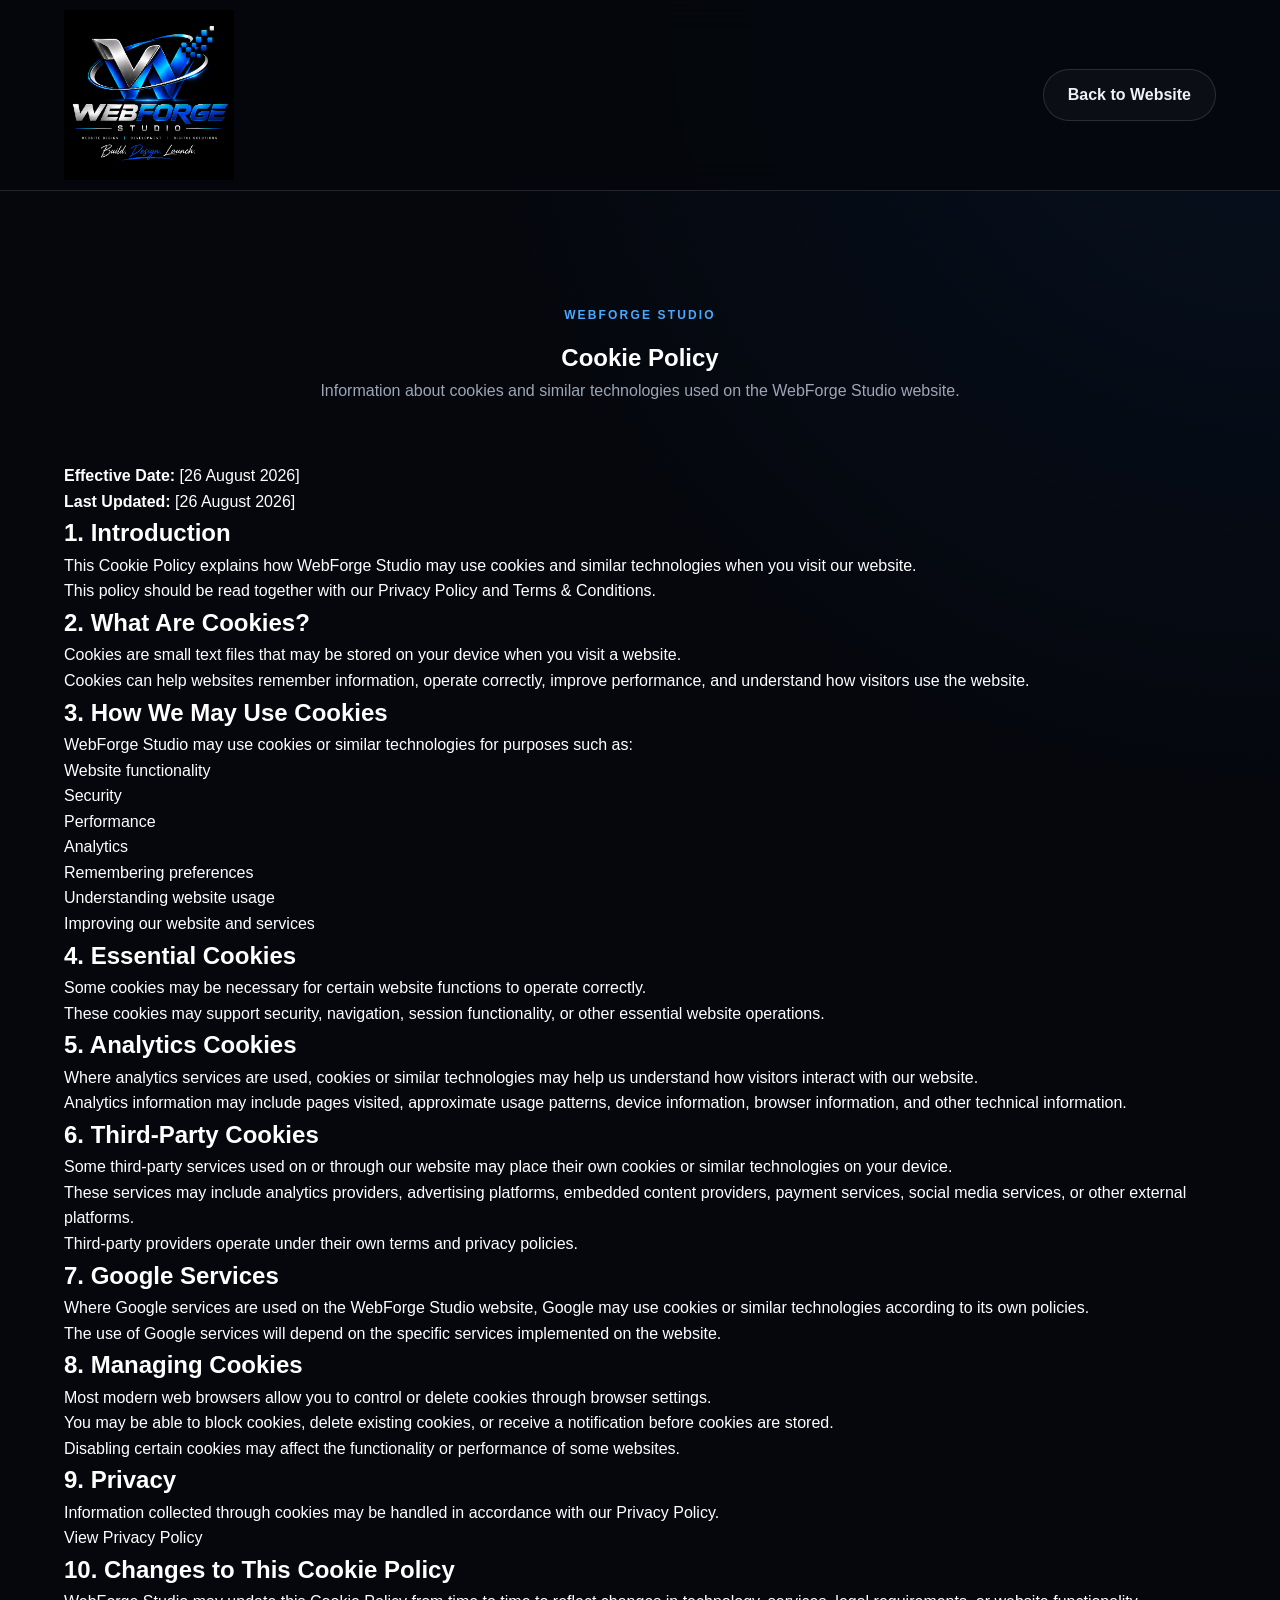
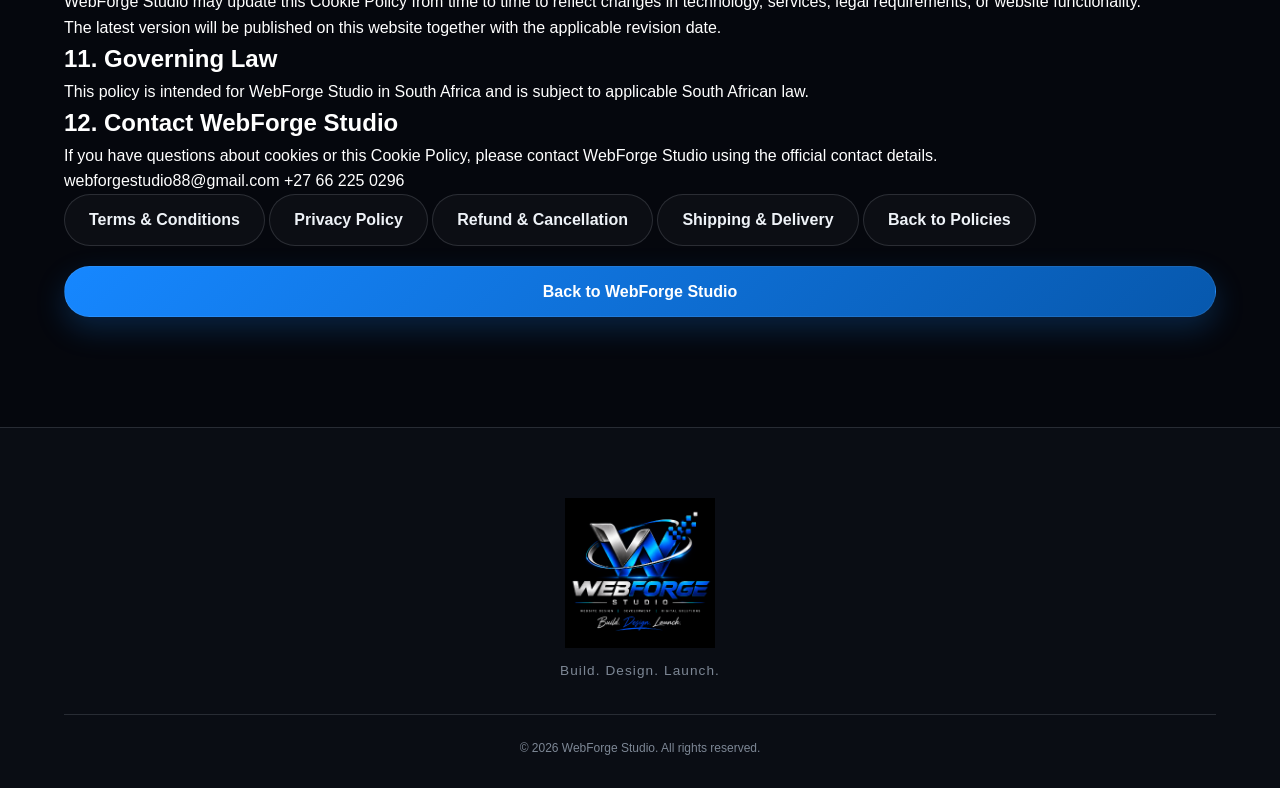
==== policies/cookie-policy.html @ 811313d2 "Add files via upload" ====
<!DOCTYPE html>
<html lang="en">
<head>
    <meta charset="UTF-8">
    <meta name="viewport" content="width=device-width, initial-scale=1.0">

    <meta name="description" content="WebForge Studio Cookie Policy.">

    <title>Cookie Policy | WebForge Studio</title>

    <link rel="stylesheet" href="../style.css">
</head>

<body>

    <header class="navbar">

        <a href="../index.html" class="logo-link" aria-label="WebForge Studio Home">
            <img
                src="../images/blue.png"
                alt="WebForge Studio"
                class="nav-logo"
            >
        </a>

        <a href="../index.html" class="secondary-btn">
            Back to Website
        </a>

    </header>


    <main>

        <section class="section">

            <div class="section-heading">

                <span class="section-tag">
                    WEBFORGE STUDIO
                </span>

                <h1>
                    Cookie Policy
                </h1>

                <p>
                    Information about cookies and similar technologies
                    used on the WebForge Studio website.
                </p>

            </div>


            <article class="policy-document">

                <p class="policy-meta">
                    <strong>Effective Date:</strong> [26 August 2026]<br>
                    <strong>Last Updated:</strong> [26 August 2026]
                </p>


                <h2>1. Introduction</h2>

                <p>
                    This Cookie Policy explains how WebForge Studio may
                    use cookies and similar technologies when you visit
                    our website.
                </p>

                <p>
                    This policy should be read together with our Privacy
                    Policy and Terms &amp; Conditions.
                </p>


                <h2>2. What Are Cookies?</h2>

                <p>
                    Cookies are small text files that may be stored on
                    your device when you visit a website.
                </p>

                <p>
                    Cookies can help websites remember information,
                    operate correctly, improve performance, and understand
                    how visitors use the website.
                </p>


                <h2>3. How We May Use Cookies</h2>

                <p>
                    WebForge Studio may use cookies or similar technologies
                    for purposes such as:
                </p>

                <ul>
                    <li>Website functionality</li>
                    <li>Security</li>
                    <li>Performance</li>
                    <li>Analytics</li>
                    <li>Remembering preferences</li>
                    <li>Understanding website usage</li>
                    <li>Improving our website and services</li>
                </ul>


                <h2>4. Essential Cookies</h2>

                <p>
                    Some cookies may be necessary for certain website
                    functions to operate correctly.
                </p>

                <p>
                    These cookies may support security, navigation,
                    session functionality, or other essential website
                    operations.
                </p>


                <h2>5. Analytics Cookies</h2>

                <p>
                    Where analytics services are used, cookies or similar
                    technologies may help us understand how visitors
                    interact with our website.
                </p>

                <p>
                    Analytics information may include pages visited,
                    approximate usage patterns, device information,
                    browser information, and other technical information.
                </p>


                <h2>6. Third-Party Cookies</h2>

                <p>
                    Some third-party services used on or through our
                    website may place their own cookies or similar
                    technologies on your device.
                </p>

                <p>
                    These services may include analytics providers,
                    advertising platforms, embedded content providers,
                    payment services, social media services, or other
                    external platforms.
                </p>

                <p>
                    Third-party providers operate under their own terms
                    and privacy policies.
                </p>


                <h2>7. Google Services</h2>

                <p>
                    Where Google services are used on the WebForge Studio
                    website, Google may use cookies or similar technologies
                    according to its own policies.
                </p>

                <p>
                    The use of Google services will depend on the specific
                    services implemented on the website.
                </p>


                <h2>8. Managing Cookies</h2>

                <p>
                    Most modern web browsers allow you to control or
                    delete cookies through browser settings.
                </p>

                <p>
                    You may be able to block cookies, delete existing
                    cookies, or receive a notification before cookies
                    are stored.
                </p>

                <p>
                    Disabling certain cookies may affect the functionality
                    or performance of some websites.
                </p>


                <h2>9. Privacy</h2>

                <p>
                    Information collected through cookies may be handled
                    in accordance with our Privacy Policy.
                </p>

                <p>
                    <a href="privacy-policy.html">
                        View Privacy Policy
                    </a>
                </p>


                <h2>10. Changes to This Cookie Policy</h2>

                <p>
                    WebForge Studio may update this Cookie Policy from
                    time to time to reflect changes in technology,
                    services, legal requirements, or website functionality.
                </p>

                <p>
                    The latest version will be published on this website
                    together with the applicable revision date.
                </p>


                <h2>11. Governing Law</h2>

                <p>
                    This policy is intended for WebForge Studio in South
                    Africa and is subject to applicable South African law.
                </p>


                <h2>12. Contact WebForge Studio</h2>

                <p>
                    If you have questions about cookies or this Cookie
                    Policy, please contact WebForge Studio using the
                    official contact details.
                </p>

                <div class="policy-contact">

                    <a href="mailto:webforgestudio88@gmail.com">
                        webforgestudio88@gmail.com
                    </a>

                    <a href="tel:+27662250296">
                        +27 66 225 0296
                    </a>

                </div>


                <div class="policy-navigation">

                    <a
                        href="terms-and-conditions.html"
                        class="secondary-btn"
                    >
                        Terms &amp; Conditions
                    </a>

                    <a
                        href="privacy-policy.html"
                        class="secondary-btn"
                    >
                        Privacy Policy
                    </a>

                    <a
                        href="refund-cancellation-policy.html"
                        class="secondary-btn"
                    >
                        Refund &amp; Cancellation
                    </a>

                    <a
                        href="shipping-delivery-policy.html"
                        class="secondary-btn"
                    >
                        Shipping &amp; Delivery
                    </a>

                    <a
                        href="../index.html#policies"
                        class="secondary-btn"
                    >
                        Back to Policies
                    </a>

                    <a
                        href="../index.html"
                        class="primary-btn"
                    >
                        Back to WebForge Studio
                    </a>

                </div>

            </article>

        </section>

    </main>


    <footer class="site-footer">

        <div class="footer-brand">

            <img
                src="../images/blue.png"
                alt="WebForge Studio"
            >

            <p>
                Build. Design. Launch.
            </p>

        </div>

        <p class="copyright">
            &copy; 2026 WebForge Studio. All rights reserved.
        </p>

    </footer>


    <script src="../script.js"></script>

</body>
</html>
---- style.css ----
/* =========================================================
   WEBFORGE STUDIO
   STYLE.CSS
   PART 1 OF 9

   Corresponds directly with index.html
========================================================= */


/* =========================================================
   ROOT VARIABLES
========================================================= */

:root {

    --black: #05070d;
    --black-soft: #0a0d14;
    --black-card: #0e121b;

    --blue: #1687ff;
    --blue-dark: #0758ad;
    --blue-light: #49a9ff;

    --silver: #c7ced8;
    --silver-light: #eef2f7;
    --silver-dark: #7d8795;

    --white: #ffffff;
    --muted: #9ca6b5;

    --border: rgba(199, 206, 216, 0.16);
    --border-blue: rgba(22, 135, 255, 0.35);

    --shadow:
        0 20px 60px rgba(0, 0, 0, 0.35);

    --shadow-blue:
        0 20px 60px rgba(22, 135, 255, 0.15);

    --radius-small: 10px;
    --radius: 18px;
    --radius-large: 28px;

    --container: 1200px;

    --transition:
        0.3s ease;

}


/* =========================================================
   RESET
========================================================= */

* {
    margin: 0;
    padding: 0;
    box-sizing: border-box;
}


html {
    scroll-behavior: smooth;
}


body {

    min-height: 100vh;

    background:
        radial-gradient(
            circle at top right,
            rgba(22, 135, 255, 0.08),
            transparent 30%
        ),
        var(--black);

    color: var(--white);

    font-family:
        "Inter",
        Arial,
        sans-serif;

    line-height: 1.6;

    overflow-x: hidden;

}


img {

    display: block;

    max-width: 100%;

}


a {

    color: inherit;

    text-decoration: none;

}


button,
input,
textarea,
select {

    font: inherit;

}


button {

    cursor: pointer;

}


ul {

    list-style: none;

}


/* =========================================================
   GENERAL SECTION STRUCTURE
========================================================= */

.section {

    width: 100%;

    max-width: var(--container);

    margin: 0 auto;

    padding:
        110px 24px;

}


.section-heading {

    max-width: 760px;

    margin:
        0 auto 60px;

    text-align: center;

}


.section-tag {

    display: inline-block;

    margin-bottom: 14px;

    color: var(--blue-light);

    font-size: 0.75rem;

    font-weight: 800;

    letter-spacing: 0.18em;

    text-transform: uppercase;

}


.section-heading h2 {

    margin-bottom: 18px;

    font-family:
        "Montserrat",
        "Inter",
        sans-serif;

    font-size:
        clamp(2rem, 5vw, 3.4rem);

    font-weight: 800;

    line-height: 1.1;

}


.section-heading p {

    color: var(--muted);

    font-size: 1rem;

}


/* =========================================================
   BUTTONS
========================================================= */

.primary-btn,
.secondary-btn,
.package-btn {

    display: inline-flex;

    align-items: center;

    justify-content: center;

    min-height: 48px;

    padding:
        12px 24px;

    border-radius: 999px;

    font-weight: 700;

    transition:
        transform var(--transition),
        box-shadow var(--transition),
        background var(--transition),
        border-color var(--transition);

}


.primary-btn {

    background:
        linear-gradient(
            135deg,
            var(--blue),
            var(--blue-dark)
        );

    color: var(--white);

    border: 1px solid
        rgba(255, 255, 255, 0.08);

    box-shadow:
        0 12px 30px
        rgba(22, 135, 255, 0.22);

}


.primary-btn:hover {

    transform:
        translateY(-3px);

    box-shadow:
        0 18px 40px
        rgba(22, 135, 255, 0.32);

}


.secondary-btn {

    background:
        rgba(255, 255, 255, 0.03);

    color: var(--silver-light);

    border:
        1px solid var(--border);

}


.secondary-btn:hover {

    transform:
        translateY(-3px);

    border-color:
        var(--border-blue);

    background:
        rgba(22, 135, 255, 0.08);

}


.package-btn {

    width: 100%;

    margin-top: 24px;

    background:
        rgba(22, 135, 255, 0.1);

    color: var(--blue-light);

    border:
        1px solid var(--border-blue);

}


.package-btn:hover {

    transform:
        translateY(-3px);

    background:
        var(--blue);

    color: var(--white);

}


/* =========================================================
   NAVIGATION
========================================================= */

.navbar {

    position: sticky;

    top: 0;

    z-index: 1000;

    display: flex;

    align-items: center;

    justify-content: space-between;

    width: 100%;

    min-height: 76px;

    padding:
        10px 5%;

    background:
        rgba(5, 7, 13, 0.9);

    border-bottom:
        1px solid var(--border);

    backdrop-filter:
        blur(18px);

    -webkit-backdrop-filter:
        blur(18px);

}


.logo-link {

    display: flex;

    align-items: center;

}


.nav-logo {

    width: 170px;

    height: auto;

    object-fit: contain;

}


#mainNav {

    display: flex;

    align-items: center;

    gap: 28px;

}


#mainNav a {

    position: relative;

    color: var(--silver);

    font-size: 0.9rem;

    font-weight: 600;

    transition:
        color var(--transition);

}


#mainNav a::after {

    content: "";

    position: absolute;

    left: 0;

    bottom: -7px;

    width: 0;

    height: 2px;

    background:
        var(--blue);

    transition:
        width var(--transition);

}


#mainNav a:hover {

    color:
        var(--white);

}


#mainNav a:hover::after {

    width: 100%;

}


.menu-toggle {

    display: none;

    width: 44px;

    height: 44px;

    border:
        1px solid var(--border);

    border-radius:
        var(--radius-small);

    background:
        rgba(255, 255, 255, 0.04);

    color:
        var(--white);

    font-size: 1.3rem;

}


/* =========================================================
   HERO
========================================================= */

.hero-section {

    position: relative;

    display: flex;

    align-items: center;

    min-height:
        calc(100vh - 76px);

    padding:
        110px 24px;

    overflow: hidden;

}


.hero-section::before {

    content: "";

    position: absolute;

    width: 500px;

    height: 500px;

    top: -180px;

    right: -160px;

    border-radius: 50%;

    background:
        rgba(22, 135, 255, 0.12);

    filter:
        blur(80px);

    pointer-events: none;

}


.hero-content {

    position: relative;

    z-index: 1;

    width: 100%;

    max-width: var(--container);

    margin: 0 auto;

    padding: 0 24px;

}


.hero-tag {

    display: inline-block;

    margin-bottom: 22px;

    color:
        var(--blue-light);

    font-size: 0.8rem;

    font-weight: 800;

    letter-spacing: 0.2em;

}


.hero-content h1 {

    max-width: 850px;

    margin-bottom: 24px;

    font-family:
        "Montserrat",
        "Inter",
        sans-serif;

    font-size:
        clamp(3rem, 8vw, 6.5rem);

    font-weight: 900;

    line-height: 0.98;

    letter-spacing: -0.04em;

}


.hero-content p {

    max-width: 680px;

    margin-bottom: 34px;

    color:
        var(--muted);

    font-size:
        clamp(1rem, 2vw, 1.15rem);

}


.hero-buttons {

    display: flex;

    flex-wrap: wrap;

    gap: 14px;

}
/* =========================================================
   ABOUT SECTION
========================================================= */

.about-section {

    position: relative;

}


.about-grid {

    display: grid;

    grid-template-columns:
        minmax(0, 1fr)
        minmax(0, 1fr);

    gap: 70px;

    align-items: start;

}


.about-content {

    color:
        var(--muted);

    font-size: 1.05rem;

}


.about-content p + p {

    margin-top: 22px;

}


.about-features {

    display: grid;

    gap: 18px;

}


.about-feature {

    display: grid;

    grid-template-columns:
        52px
        minmax(0, 1fr);

    gap: 18px;

    padding: 22px;

    background:
        linear-gradient(
            145deg,
            rgba(255,255,255,0.045),
            rgba(255,255,255,0.015)
        );

    border:
        1px solid var(--border);

    border-radius:
        var(--radius);

    transition:
        transform var(--transition),
        border-color var(--transition),
        background var(--transition);

}


.about-feature:hover {

    transform:
        translateY(-4px);

    border-color:
        var(--border-blue);

    background:
        rgba(22, 135, 255, 0.06);

}


.about-feature > span {

    display: flex;

    align-items: center;

    justify-content: center;

    width: 42px;

    height: 42px;

    border:
        1px solid var(--border-blue);

    border-radius:
        50%;

    color:
        var(--blue-light);

    font-size: 0.75rem;

    font-weight: 800;

}


.about-feature h3 {

    margin-bottom: 6px;

    color:
        var(--white);

    font-size: 1rem;

}


.about-feature p {

    color:
        var(--muted);

    font-size: 0.9rem;

}


/* =========================================================
   SERVICES SECTION
========================================================= */

.services-section {

    position: relative;

}


.services-grid {

    display: grid;

    grid-template-columns:
        repeat(4, minmax(0, 1fr));

    gap: 20px;

}


.service-card {

    position: relative;

    display: flex;

    flex-direction: column;

    min-height: 330px;

    padding: 28px;

    background:
        linear-gradient(
            145deg,
            rgba(255,255,255,0.05),
            rgba(255,255,255,0.015)
        );

    border:
        1px solid var(--border);

    border-radius:
        var(--radius);

    box-shadow:
        var(--shadow);

    overflow: hidden;

    transition:
        transform var(--transition),
        border-color var(--transition),
        box-shadow var(--transition);

}


.service-card::before {

    content: "";

    position: absolute;

    top: 0;

    left: 0;

    width: 100%;

    height: 2px;

    background:
        linear-gradient(
            90deg,
            transparent,
            var(--blue),
            transparent
        );

    opacity: 0;

    transition:
        opacity var(--transition);

}


.service-card:hover {

    transform:
        translateY(-7px);

    border-color:
        var(--border-blue);

    box-shadow:
        var(--shadow-blue);

}


.service-card:hover::before {

    opacity: 1;

}


.service-number {

    position: absolute;

    top: 18px;

    right: 20px;

    color:
        rgba(199, 206, 216, 0.35);

    font-size: 0.72rem;

    font-weight: 800;

    letter-spacing: 0.08em;

}


.service-icon {

    display: flex;

    align-items: center;

    justify-content: center;

    width: 52px;

    height: 52px;

    margin-bottom: 24px;

    background:
        rgba(22, 135, 255, 0.1);

    border:
        1px solid var(--border-blue);

    border-radius:
        14px;

    color:
        var(--blue-light);

    font-size: 1.25rem;

}


.service-card h3 {

    margin-bottom: 12px;

    color:
        var(--white);

    font-family:
        "Montserrat",
        "Inter",
        sans-serif;

    font-size: 1.15rem;

    font-weight: 800;

}


.service-card p {

    margin-bottom: 22px;

    color:
        var(--muted);

    font-size: 0.9rem;

}


.service-price {

    display: block;

    margin-top: auto;

    color:
        var(--blue-light);

    font-size: 1rem;

    font-weight: 800;

}


/* =========================================================
   GENERAL CARD FOCUS
========================================================= */

.service-card:focus-within,
.about-feature:focus-within {

    border-color:
        var(--border-blue);

}
/* =========================================================
   PACKAGES SECTION
========================================================= */

.packages-section {

    position: relative;

}


.packages-grid {

    display: grid;

    grid-template-columns:
        repeat(2, minmax(0, 1fr));

    gap: 24px;

    align-items: stretch;

}


.package-card {

    position: relative;

    display: flex;

    flex-direction: column;

    padding: 34px;

    background:
        linear-gradient(
            145deg,
            rgba(255, 255, 255, 0.055),
            rgba(255, 255, 255, 0.018)
        );

    border:
        1px solid var(--border);

    border-radius:
        var(--radius-large);

    box-shadow:
        var(--shadow);

    overflow: hidden;

    transition:
        transform var(--transition),
        border-color var(--transition),
        box-shadow var(--transition);

}


.package-card::before {

    content: "";

    position: absolute;

    inset: 0;

    background:
        radial-gradient(
            circle at top right,
            rgba(22, 135, 255, 0.12),
            transparent 42%
        );

    opacity: 0;

    pointer-events: none;

    transition:
        opacity var(--transition);

}


.package-card:hover {

    transform:
        translateY(-7px);

    border-color:
        var(--border-blue);

    box-shadow:
        var(--shadow-blue);

}


.package-card:hover::before {

    opacity: 1;

}


.package-card > * {

    position: relative;

    z-index: 1;

}


.package-label {

    display: inline-flex;

    align-items: center;

    align-self: flex-start;

    min-height: 30px;

    margin-bottom: 18px;

    padding:
        6px 12px;

    border:
        1px solid var(--border-blue);

    border-radius:
        999px;

    color:
        var(--blue-light);

    background:
        rgba(22, 135, 255, 0.08);

    font-size: 0.68rem;

    font-weight: 800;

    letter-spacing: 0.12em;

}


.package-card h3 {

    margin-bottom: 12px;

    color:
        var(--white);

    font-family:
        "Montserrat",
        "Inter",
        sans-serif;

    font-size: 1.45rem;

    font-weight: 800;

}


.package-price {

    margin-bottom: 18px;

    color:
        var(--silver-light);

    font-family:
        "Montserrat",
        "Inter",
        sans-serif;

    font-size: 2rem;

    font-weight: 900;

    line-height: 1.1;

}


.package-card > p {

    margin-bottom: 24px;

    color:
        var(--muted);

    font-size: 0.92rem;

}


.package-card ul {

    display: grid;

    gap: 12px;

}


.package-card li {

    position: relative;

    padding-left: 24px;

    color:
        var(--silver);

    font-size: 0.9rem;

}


.package-card li::before {

    content: "✓";

    position: absolute;

    left: 0;

    top: 0;

    color:
        var(--blue-light);

    font-weight: 800;

}


/* =========================================================
   FEATURED BUSINESS PACKAGE
========================================================= */

.package-card.featured {

    border-color:
        rgba(22, 135, 255, 0.4);

}


.package-card.featured::after {

    content: "POPULAR";

    position: absolute;

    top: 22px;

    right: -34px;

    width: 130px;

    padding: 6px 0;

    background:
        var(--blue);

    color:
        var(--white);

    text-align: center;

    font-size: 0.62rem;

    font-weight: 900;

    letter-spacing: 0.1em;

    transform:
        rotate(45deg);

}


/* =========================================================
   PREMIUM WEBSITE
========================================================= */

.package-card.premium {

    border-color:
        rgba(199, 206, 216, 0.28);

    background:
        linear-gradient(
            145deg,
            rgba(199, 206, 216, 0.08),
            rgba(22, 135, 255, 0.045)
        );

}


.package-card.premium .package-label {

    color:
        var(--silver-light);

    border-color:
        rgba(199, 206, 216, 0.3);

    background:
        rgba(199, 206, 216, 0.08);

}


.package-card.premium .package-price {

    color:
        var(--silver-light);

}


/* =========================================================
   ONLINE STORE
   KEPT AS ITS OWN PACKAGE CARD
========================================================= */

.package-card.online-store {

    border-color:
        rgba(22, 135, 255, 0.35);

    background:
        linear-gradient(
            145deg,
            rgba(22, 135, 255, 0.09),
            rgba(255, 255, 255, 0.025)
        );

}


.package-card.online-store .package-label {

    color:
        var(--blue-light);

}


.package-card.online-store .package-price {

    color:
        var(--blue-light);

}


/* =========================================================
   CUSTOM DIGITAL SOLUTION
========================================================= */

.package-card.custom-solution {

    border-color:
        rgba(199, 206, 216, 0.2);

}


.package-card.custom-solution .package-price {

    color:
        var(--silver-light);

}


/* =========================================================
   PACKAGE BUTTON ALIGNMENT
========================================================= */

.package-card .package-btn {

    margin-top: auto;

}


/* =========================================================
   PACKAGE KEYBOARD ACCESSIBILITY
========================================================= */

.package-card:focus-within {

    border-color:
        var(--border-blue);

}
/* =========================================================
   PORTFOLIO SECTION
========================================================= */

.portfolio-section {

    position: relative;

}


.portfolio-card {

    display: grid;

    grid-template-columns:
        minmax(0, 1.15fr)
        minmax(0, 0.85fr);

    gap: 0;

    overflow: hidden;

    background:
        linear-gradient(
            145deg,
            rgba(255, 255, 255, 0.055),
            rgba(255, 255, 255, 0.015)
        );

    border:
        1px solid var(--border);

    border-radius:
        var(--radius-large);

    box-shadow:
        var(--shadow);

}


.portfolio-image {

    position: relative;

    min-height: 430px;

    overflow: hidden;

    background:
        var(--black-soft);

}


.portfolio-image::after {

    content: "";

    position: absolute;

    inset: 0;

    background:
        linear-gradient(
            90deg,
            transparent 55%,
            rgba(5, 7, 13, 0.45)
        );

    pointer-events: none;

}


.portfolio-image img {

    width: 100%;

    height: 100%;

    min-height: 430px;

    object-fit: cover;

    transition:
        transform 0.6s ease;

}


.portfolio-card:hover
.portfolio-image img {

    transform:
        scale(1.035);

}


.portfolio-content {

    display: flex;

    flex-direction: column;

    justify-content: center;

    padding: 50px;

}


.portfolio-status {

    display: inline-block;

    margin-bottom: 16px;

    color:
        var(--blue-light);

    font-size: 0.7rem;

    font-weight: 800;

    letter-spacing: 0.16em;

}


.portfolio-content h3 {

    margin-bottom: 18px;

    color:
        var(--white);

    font-family:
        "Montserrat",
        "Inter",
        sans-serif;

    font-size:
        clamp(1.8rem, 4vw, 2.8rem);

    font-weight: 900;

    line-height: 1.05;

}


.portfolio-content p {

    margin-bottom: 16px;

    color:
        var(--muted);

    font-size: 0.95rem;

}


.portfolio-tags {

    display: flex;

    flex-wrap: wrap;

    gap: 8px;

    margin:
        8px 0 28px;

}


.portfolio-tags span {

    display: inline-flex;

    align-items: center;

    min-height: 30px;

    padding:
        6px 10px;

    background:
        rgba(255, 255, 255, 0.035);

    border:
        1px solid var(--border);

    border-radius:
        999px;

    color:
        var(--silver);

    font-size: 0.62rem;

    font-weight: 700;

    letter-spacing: 0.08em;

}


.portfolio-content .primary-btn {

    align-self: flex-start;

}


/* =========================================================
   PORTFOLIO LINK ACCESSIBILITY
========================================================= */

.portfolio-content a:focus-visible {

    outline:
        2px solid var(--blue-light);

    outline-offset:
        4px;

}
/* =========================================================
   CONTACT SECTION
========================================================= */

.contact-section {

    position: relative;

}


.contact-grid {

    display: grid;

    grid-template-columns:
        minmax(0, 0.8fr)
        minmax(0, 1.2fr);

    gap: 50px;

    align-items: start;

}


/* =========================================================
   CONTACT INFORMATION
========================================================= */

.contact-information {

    padding: 34px;

    background:
        linear-gradient(
            145deg,
            rgba(22, 135, 255, 0.08),
            rgba(255, 255, 255, 0.025)
        );

    border:
        1px solid var(--border);

    border-radius:
        var(--radius-large);

}


.contact-information h3 {

    margin-bottom: 14px;

    color:
        var(--white);

    font-family:
        "Montserrat",
        "Inter",
        sans-serif;

    font-size: 1.5rem;

    font-weight: 800;

}


.contact-information > p {

    margin-bottom: 32px;

    color:
        var(--muted);

    font-size: 0.95rem;

}


.contact-detail {

    display: flex;

    flex-direction: column;

    gap: 5px;

    padding:
        18px 0;

    border-top:
        1px solid var(--border);

}


.contact-detail:last-child {

    border-bottom:
        1px solid var(--border);

}


.contact-detail span {

    color:
        var(--silver-dark);

    font-size: 0.7rem;

    font-weight: 800;

    letter-spacing: 0.12em;

    text-transform: uppercase;

}


.contact-detail a {

    color:
        var(--silver-light);

    font-size: 0.95rem;

    font-weight: 600;

    transition:
        color var(--transition);

}


.contact-detail a:hover {

    color:
        var(--blue-light);

}


/* =========================================================
   CONTACT FORM
========================================================= */

.contact-form {

    display: grid;

    gap: 20px;

    padding: 34px;

    background:
        rgba(255, 255, 255, 0.025);

    border:
        1px solid var(--border);

    border-radius:
        var(--radius-large);

}


.form-group {

    display: flex;

    flex-direction: column;

    gap: 8px;

}


.form-group label {

    color:
        var(--silver-light);

    font-size: 0.82rem;

    font-weight: 700;

}


.form-group input,
.form-group textarea,
.form-group select {

    width: 100%;

    padding:
        14px 16px;

    background:
        rgba(5, 7, 13, 0.8);

    border:
        1px solid var(--border);

    border-radius:
        var(--radius-small);

    color:
        var(--white);

    outline: none;

    transition:
        border-color var(--transition),
        box-shadow var(--transition),
        background var(--transition);

}


.form-group input::placeholder,
.form-group textarea::placeholder {

    color:
        var(--silver-dark);

}


.form-group input:focus,
.form-group textarea:focus,
.form-group select:focus {

    border-color:
        var(--blue);

    background:
        rgba(22, 135, 255, 0.04);

    box-shadow:
        0 0 0 3px
        rgba(22, 135, 255, 0.1);

}


.form-group textarea {

    min-height: 150px;

    resize: vertical;

}


.form-group select {

    appearance: auto;

}


.contact-form .primary-btn {

    width: 100%;

    border: none;

}


/* =========================================================
   FORM STATUS
========================================================= */

.form-status {

    min-height: 24px;

    color:
        var(--blue-light);

    font-size: 0.85rem;

    text-align: center;

}
/* =========================================================
   POLICIES SECTION
========================================================= */

.policy-navigation-section {

    position: relative;

}


.policy-links {

    display: flex;

    flex-wrap: wrap;

    justify-content: center;

    gap: 12px;

    max-width: 1000px;

    margin: 0 auto;

}


.policy-links .secondary-btn,
.policy-links .primary-btn {

    min-width: 190px;

}


/* =========================================================
   FOOTER
========================================================= */

.site-footer {

    width: 100%;

    padding:
        70px 5% 30px;

    background:
        var(--black-soft);

    border-top:
        1px solid var(--border);

}


.footer-brand {

    display: flex;

    flex-direction: column;

    align-items: center;

    text-align: center;

    margin-bottom: 32px;

}


.footer-brand img {

    width: 150px;

    height: auto;

    margin-bottom: 12px;

}


.footer-brand p {

    color:
        var(--silver-dark);

    font-size: 0.85rem;

    letter-spacing: 0.08em;

}


.footer-links {

    display: flex;

    flex-wrap: wrap;

    justify-content: center;

    gap: 22px;

    margin-bottom: 28px;

}


.footer-links a {

    color:
        var(--silver);

    font-size: 0.85rem;

    font-weight: 600;

    transition:
        color var(--transition);

}


.footer-links a:hover {

    color:
        var(--blue-light);

}


.footer-contact {

    display: flex;

    flex-wrap: wrap;

    justify-content: center;

    gap: 24px;

    margin-bottom: 30px;

}


.footer-contact a {

    color:
        var(--muted);

    font-size: 0.85rem;

    transition:
        color var(--transition);

}


.footer-contact a:hover {

    color:
        var(--blue-light);

}


.copyright {

    padding-top: 24px;

    border-top:
        1px solid var(--border);

    color:
        var(--silver-dark);

    font-size: 0.75rem;

    text-align: center;

}


/* =========================================================
   GLOBAL FOCUS STATES
========================================================= */

a:focus-visible,
button:focus-visible,
input:focus-visible,
textarea:focus-visible,
select:focus-visible {

    outline:
        2px solid var(--blue-light);

    outline-offset:
        3px;

}


/* =========================================================
   SELECTION
========================================================= */

::selection {

    background:
        var(--blue);

    color:
        var(--white);

}
/* =========================================================
   RESPONSIVE DESIGN
   TABLET
========================================================= */

@media (max-width: 1024px) {


    /* -----------------------------------------------------
       NAVIGATION
    ----------------------------------------------------- */

    .navbar {

        padding:
            10px 4%;

    }


    #mainNav {

        gap: 18px;

    }


    #mainNav a {

        font-size:
            0.82rem;

    }


    .nav-logo {

        width:
            150px;

    }


    /* -----------------------------------------------------
       HERO
    ----------------------------------------------------- */

    .hero-content h1 {

        max-width:
            760px;

        font-size:
            clamp(3rem, 8vw, 5rem);

    }


    /* -----------------------------------------------------
       ABOUT
    ----------------------------------------------------- */

    .about-grid {

        gap:
            40px;

    }


    /* -----------------------------------------------------
       SERVICES
    ----------------------------------------------------- */

    .services-grid {

        grid-template-columns:
            repeat(2, minmax(0, 1fr));

    }


    .service-card {

        min-height:
            300px;

    }


    /* -----------------------------------------------------
       PACKAGES
    ----------------------------------------------------- */

    .packages-grid {

        gap:
            20px;

    }


    .package-card {

        padding:
            30px;

    }


    /* -----------------------------------------------------
       PORTFOLIO
    ----------------------------------------------------- */

    .portfolio-card {

        grid-template-columns:
            minmax(0, 1fr)
            minmax(0, 1fr);

    }


    .portfolio-image,
    .portfolio-image img {

        min-height:
            380px;

    }


    .portfolio-content {

        padding:
            36px;

    }


    /* -----------------------------------------------------
       CONTACT
    ----------------------------------------------------- */

    .contact-grid {

        gap:
            30px;

    }

}
/* =========================================================
   RESPONSIVE DESIGN
   MOBILE NAVIGATION + MOBILE LAYOUT
========================================================= */

@media (max-width: 768px) {


    /* -----------------------------------------------------
       GENERAL
    ----------------------------------------------------- */

    .section {

        padding:
            80px 20px;

    }


    .section-heading {

        margin-bottom:
            42px;

    }


    /* -----------------------------------------------------
       NAVIGATION
    ----------------------------------------------------- */

    .navbar {

        min-height:
            68px;

        padding:
            10px 20px;

    }


    .nav-logo {

        width:
            135px;

    }


    .menu-toggle {

        display:
            flex;

        align-items:
            center;

        justify-content:
            center;

    }


    #mainNav {

        position: absolute;

        top:
            68px;

        left: 0;

        display: flex;

        flex-direction: column;

        align-items: stretch;

        width: 100%;

        padding:
            12px 20px 20px;

        background:
            rgba(5, 7, 13, 0.98);

        border-bottom:
            1px solid var(--border);

        opacity: 0;

        visibility: hidden;

        transform:
            translateY(-10px);

        transition:
            opacity var(--transition),
            visibility var(--transition),
            transform var(--transition);

    }


    #mainNav.active {

        opacity: 1;

        visibility: visible;

        transform:
            translateY(0);

    }


    #mainNav a {

        display:
            block;

        padding:
            13px 4px;

        border-bottom:
            1px solid rgba(255, 255, 255, 0.05);

        font-size:
            0.9rem;

    }


    #mainNav a:last-child {

        border-bottom:
            none;

    }


    #mainNav a::after {

        display:
            none;

    }


    /* -----------------------------------------------------
       HERO
    ----------------------------------------------------- */

    .hero-section {

        min-height:
            auto;

        padding:
            100px 20px;

    }


    .hero-content {

        padding:
            0;

    }


    .hero-content h1 {

        font-size:
            clamp(2.7rem, 13vw, 4.5rem);

    }


    .hero-content p {

        font-size:
            0.98rem;

    }


    .hero-buttons {

        flex-direction:
            column;

        align-items:
            stretch;

        max-width:
            360px;

    }


    .hero-buttons .primary-btn,
    .hero-buttons .secondary-btn {

        width:
            100%;

    }


    /* -----------------------------------------------------
       ABOUT
    ----------------------------------------------------- */

    .about-grid {

        grid-template-columns:
            1fr;

        gap:
            35px;

    }


    .about-feature {

        grid-template-columns:
            45px minmax(0, 1fr);

        padding:
            18px;

    }


    /* -----------------------------------------------------
       SERVICES
    ----------------------------------------------------- */

    .services-grid {

        grid-template-columns:
            1fr;

    }


    .service-card {

        min-height:
            auto;

    }


    /* -----------------------------------------------------
       PACKAGES
    ----------------------------------------------------- */

    .packages-grid {

        grid-template-columns:
            1fr;

    }


    .package-card {

        padding:
            28px 24px;

    }


    .package-card.featured::after {

        top:
            20px;

        right:
            -38px;

    }


    /* -----------------------------------------------------
       PORTFOLIO
    ----------------------------------------------------- */

    .portfolio-card {

        grid-template-columns:
            1fr;

    }


    .portfolio-image,
    .portfolio-image img {

        min-height:
            280px;

    }


    .portfolio-content {

        padding:
            30px 24px;

    }


    .portfolio-content .primary-btn {

        width:
            100%;

    }


    /* -----------------------------------------------------
       CONTACT
    ----------------------------------------------------- */

    .contact-grid {

        grid-template-columns:
            1fr;

        gap:
            24px;

    }


    .contact-information,
    .contact-form {

        padding:
            26px 22px;

    }


    /* -----------------------------------------------------
       POLICIES
    ----------------------------------------------------- */

    .policy-links {

        flex-direction:
            column;

        align-items:
            stretch;

    }


    .policy-links .secondary-btn,
    .policy-links .primary-btn {

        width:
            100%;

        min-width:
            0;

    }


    /* -----------------------------------------------------
       FOOTER
    ----------------------------------------------------- */

    .site-footer {

        padding:
            55px 20px 25px;

    }


    .footer-links {

        flex-direction:
            column;

        align-items:
            center;

        gap:
            12px;

    }


    .footer-contact {

        flex-direction:
            column;

        align-items:
            center;

        gap:
            10px;

    }

}
/* =========================================================
   FINAL RESPONSIVE ADJUSTMENTS
========================================================= */

@media (max-width: 480px) {

    .section {

        padding:
            70px 16px;

    }


    .section-heading h2 {

        font-size:
            2rem;

    }


    .hero-section {

        padding:
            80px 16px;

    }


    .hero-content h1 {

        font-size:
            clamp(2.5rem, 14vw, 3.6rem);

    }


    .hero-tag {

        font-size:
            0.68rem;

        letter-spacing:
            0.14em;

    }


    .service-card {

        padding:
            24px 20px;

    }


    .package-card {

        padding:
            25px 20px;

    }


    .package-price {

        font-size:
            1.75rem;

    }


    .portfolio-image,
    .portfolio-image img {

        min-height:
            230px;

    }


    .portfolio-content {

        padding:
            25px 20px;

    }


    .portfolio-tags {

        align-items:
            flex-start;

        flex-direction:
            column;

    }


    .portfolio-tags span {

        width:
            fit-content;

    }


    .contact-information,
    .contact-form {

        padding:
            22px 18px;

    }


    .form-group input,
    .form-group textarea,
    .form-group select {

        font-size:
            0.9rem;

    }

}


/* =========================================================
   REDUCED MOTION
========================================================= */

@media (prefers-reduced-motion: reduce) {

    html {

        scroll-behavior:
            auto;

    }


    *,
    *::before,
    *::after {

        animation-duration:
            0.01ms !important;

        animation-iteration-count:
            1 !important;

        transition-duration:
            0.01ms !important;

        scroll-behavior:
            auto !important;

    }

}


/* =========================================================
   FINAL CSS SAFETY
========================================================= */

input,
textarea,
select,
button {

    max-width:
        100%;

}


textarea {

    font-family:
        inherit;

}


button {

    -webkit-tap-highlight-color:
        transparent;

}


/* =========================================================
   END OF STYLE.CSS
========================================================= */
/* Fix Policies Back Button */
.policy-navigation .primary-btn {
    display: block;
    width: 100%;
    box-sizing: border-box;
    text-align: center;
    margin: 20px 0 0;
}
.payment-powered {
    text-align: center;
    margin: 20px 0 10px;
}

.payment-powered p {
    margin: 0 0 8px;
    font-size: 0.85rem;
    opacity: 0.7;
}

.paystack-logo {
    display: block;
    width: 110px;
    height: auto;
    margin: 0 auto;
}
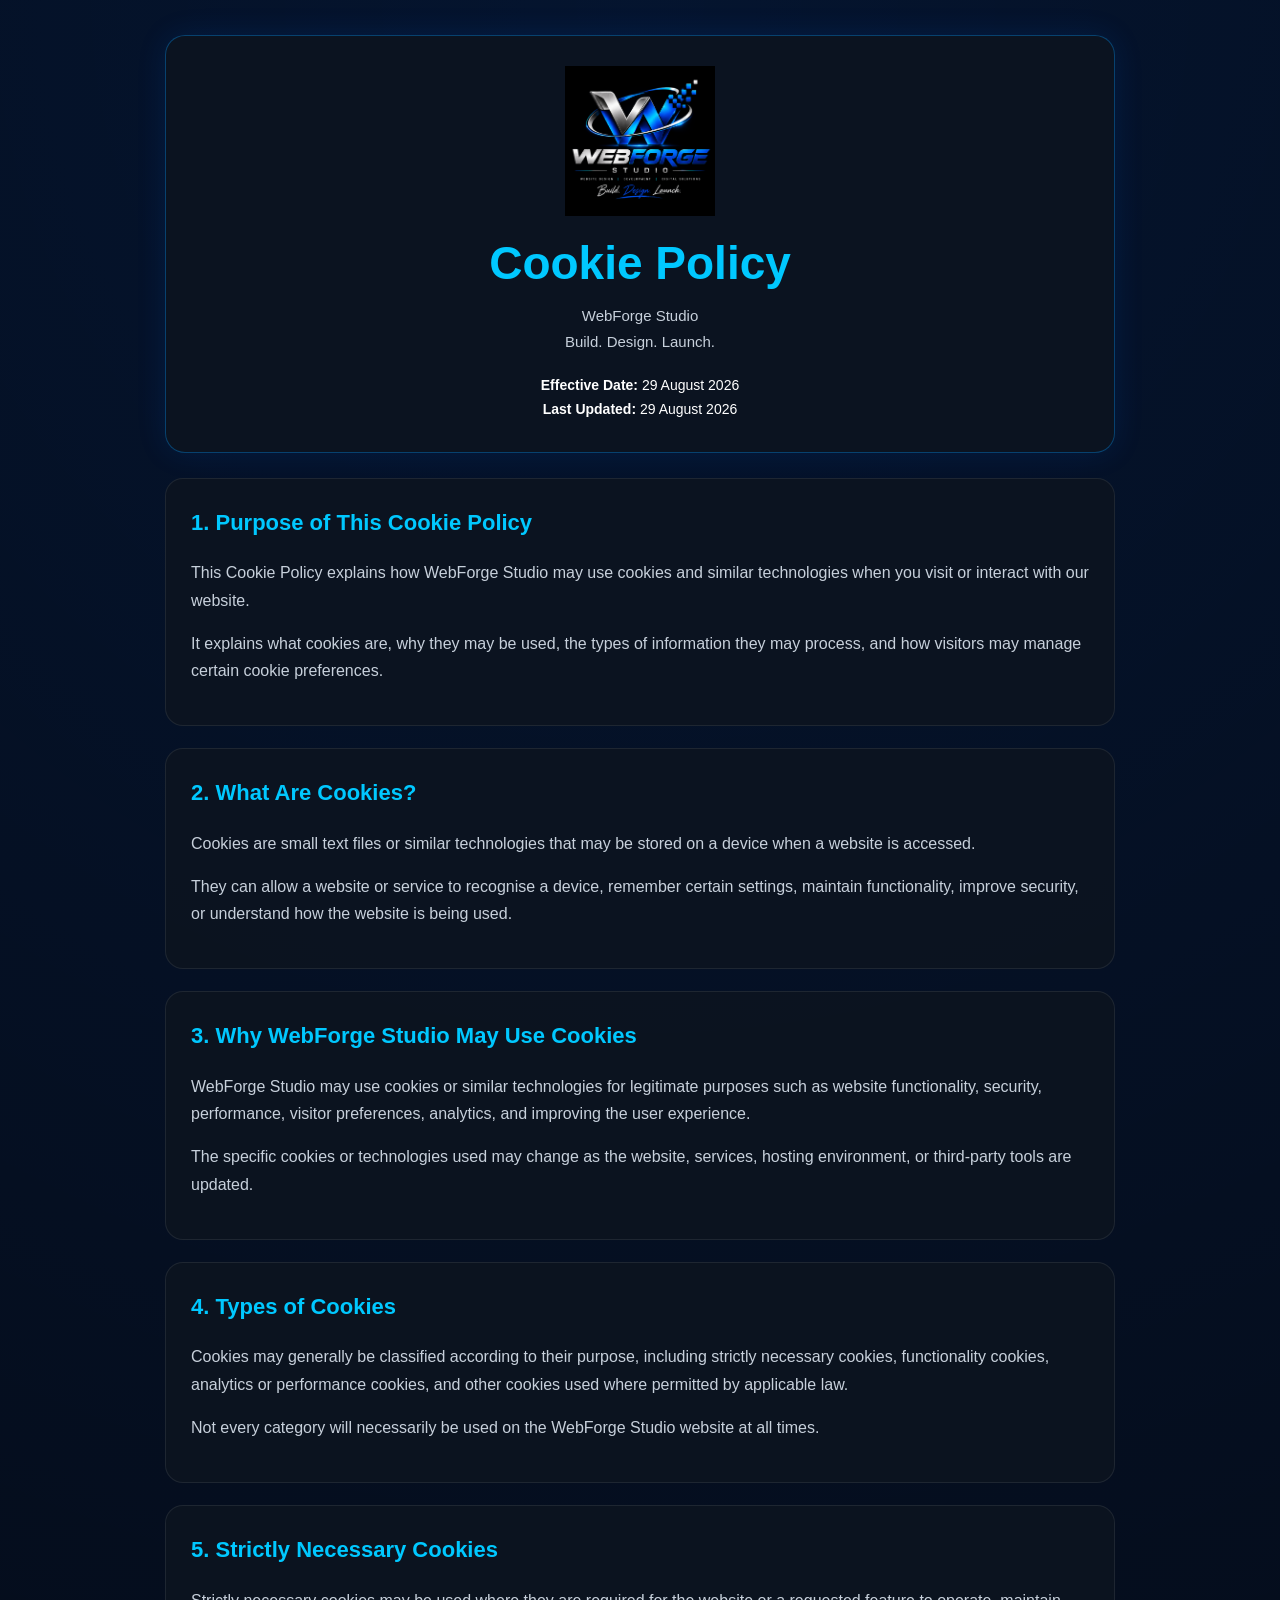
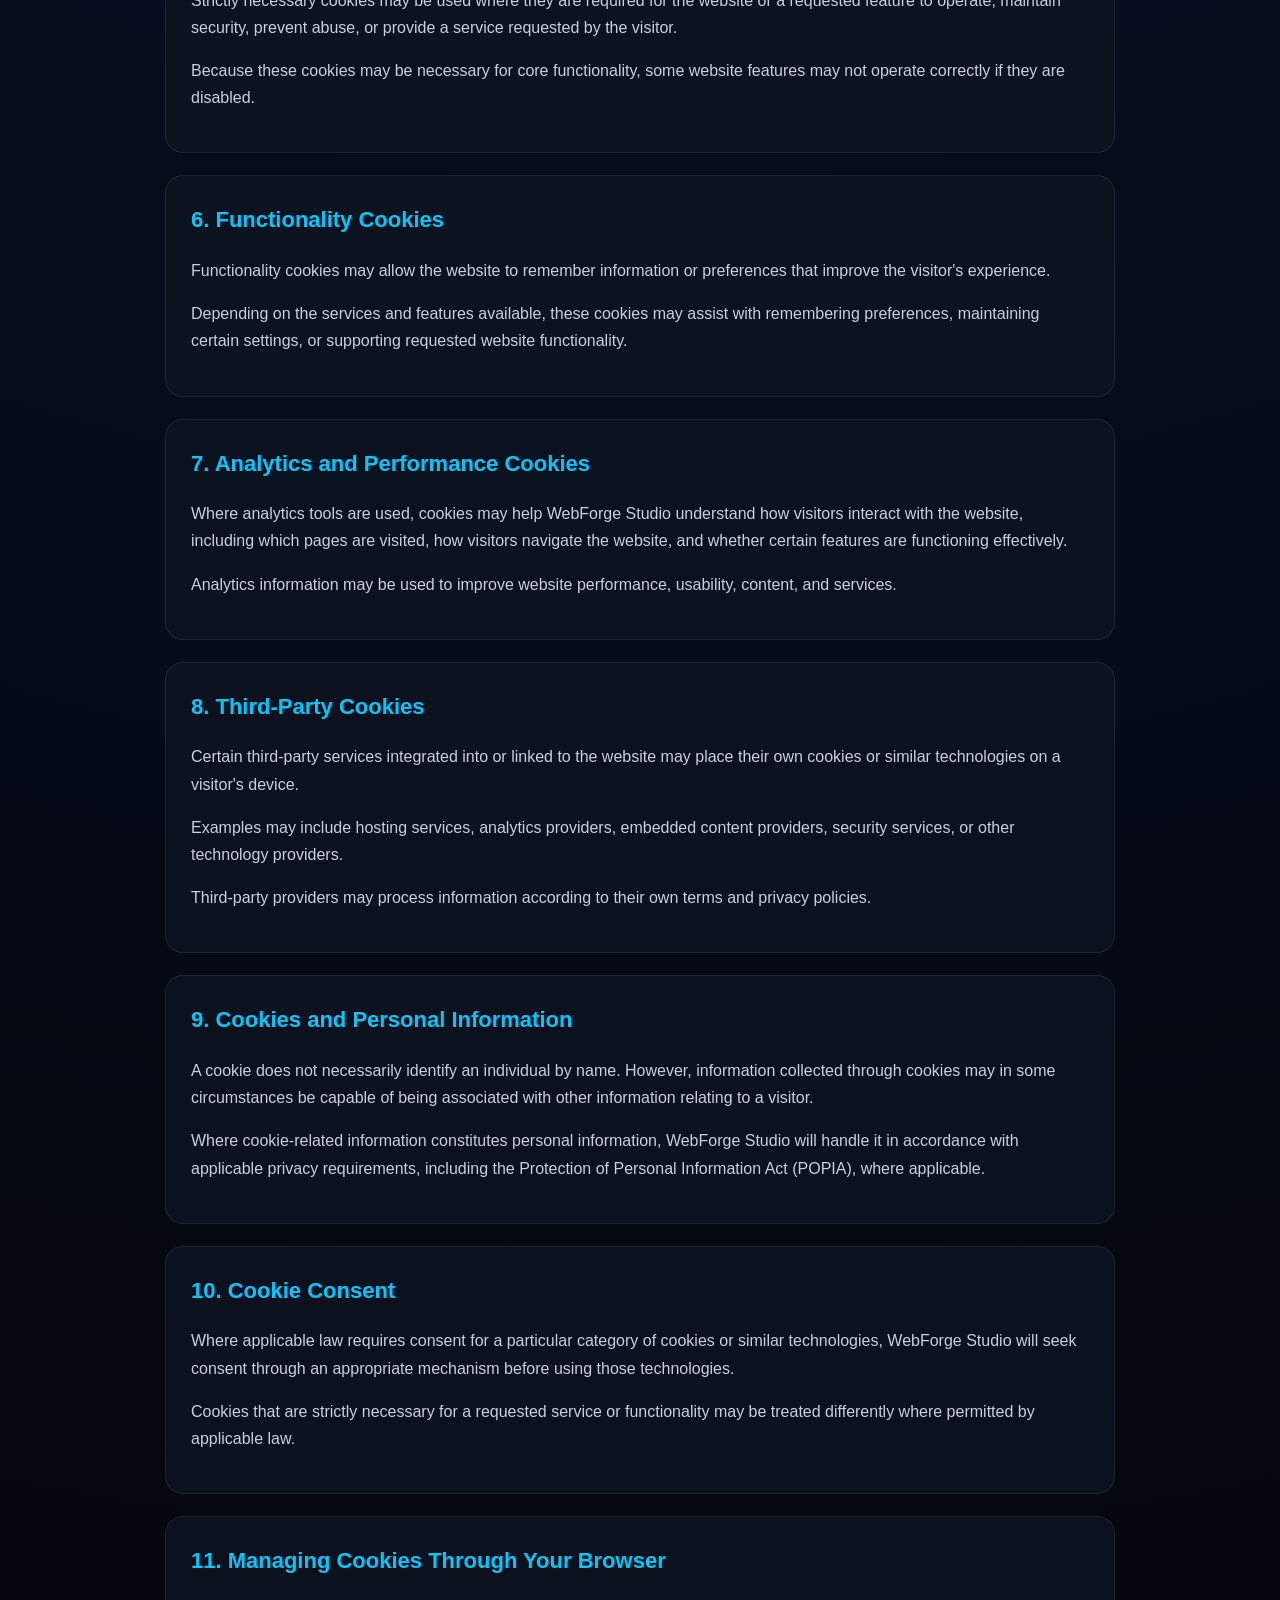
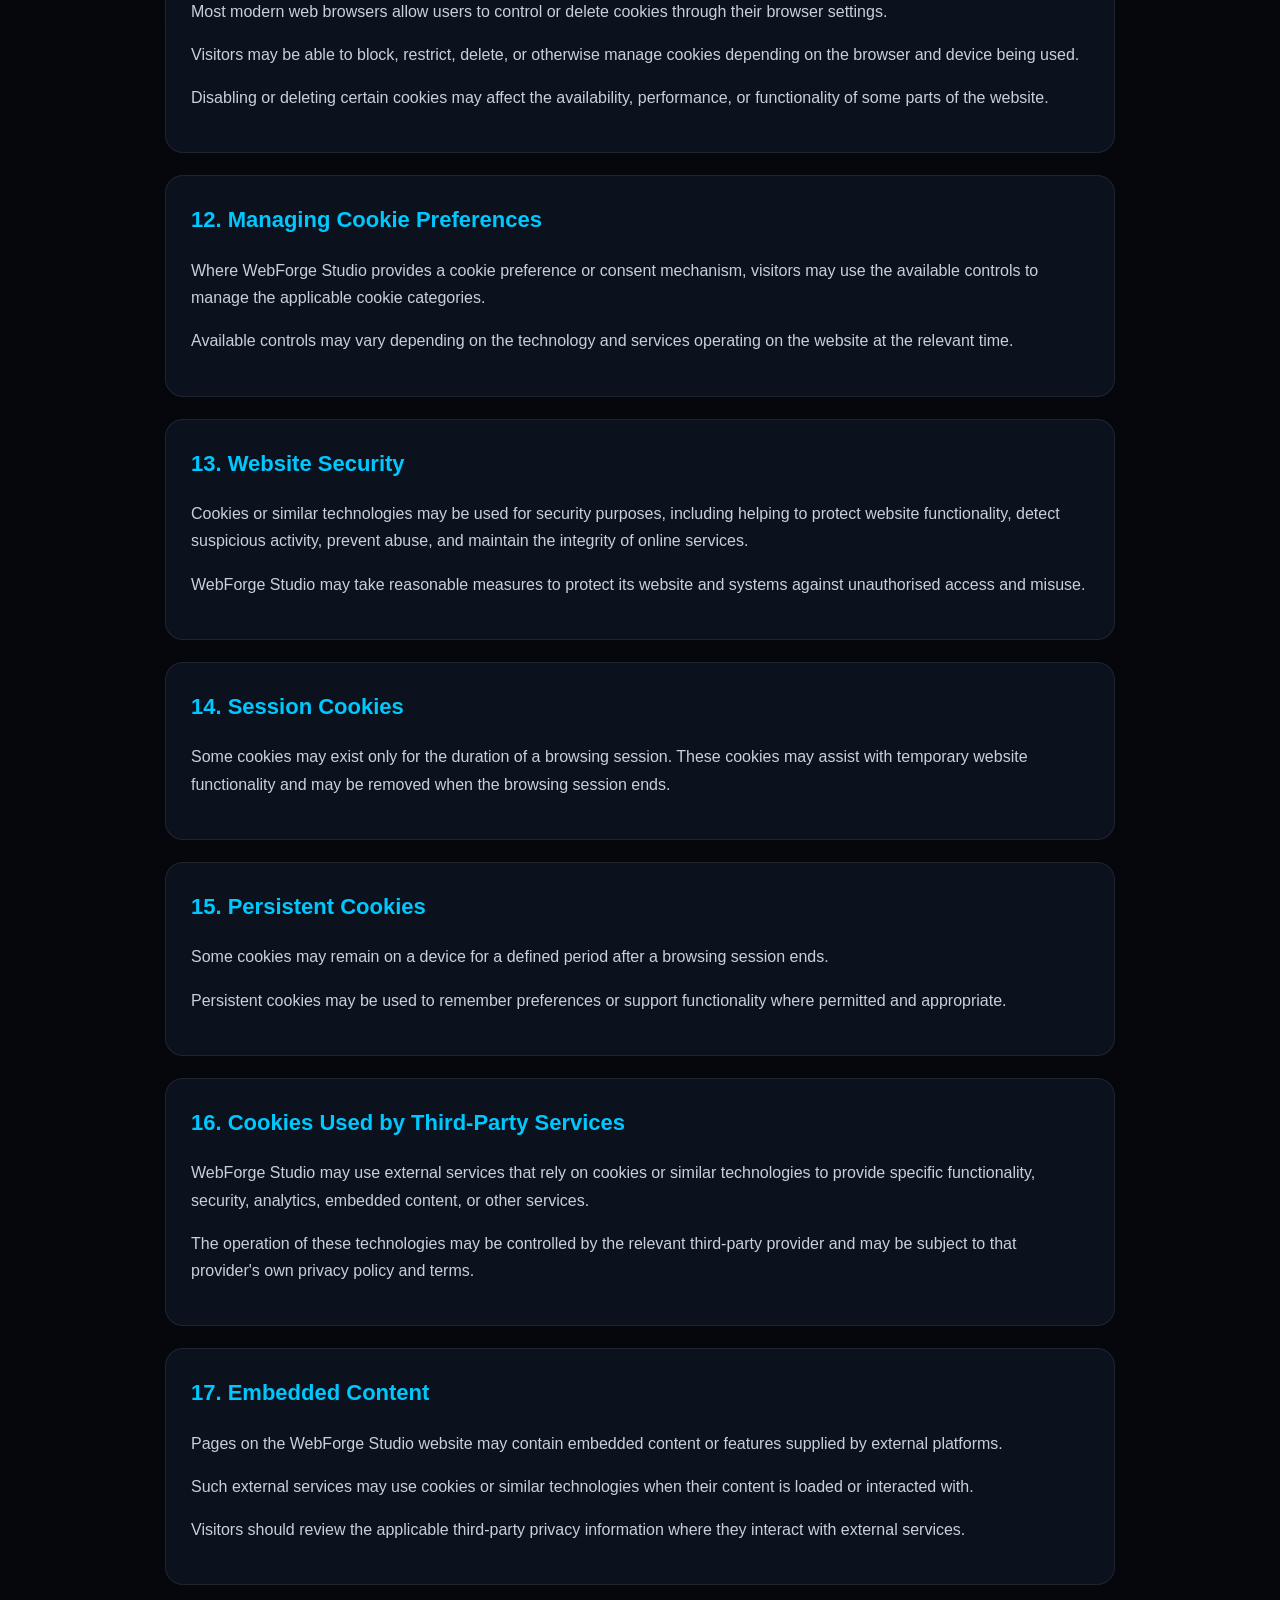
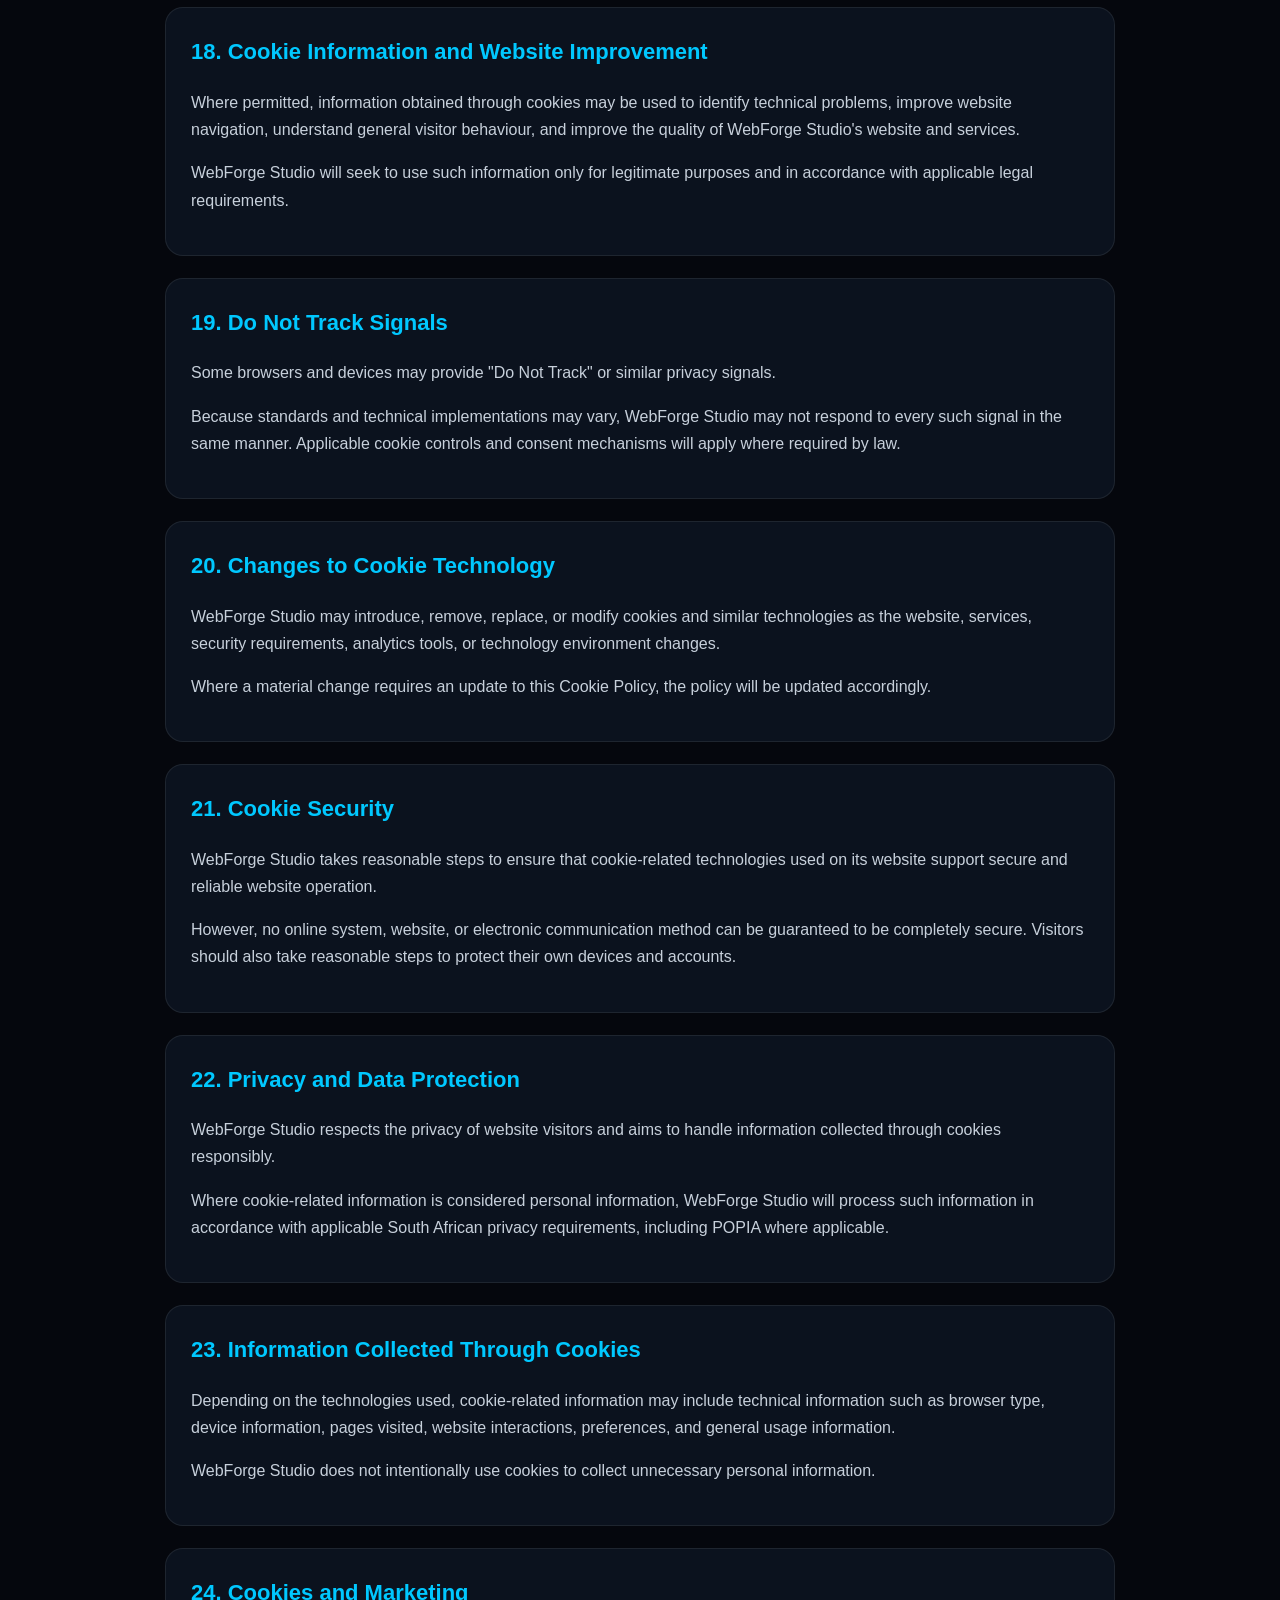
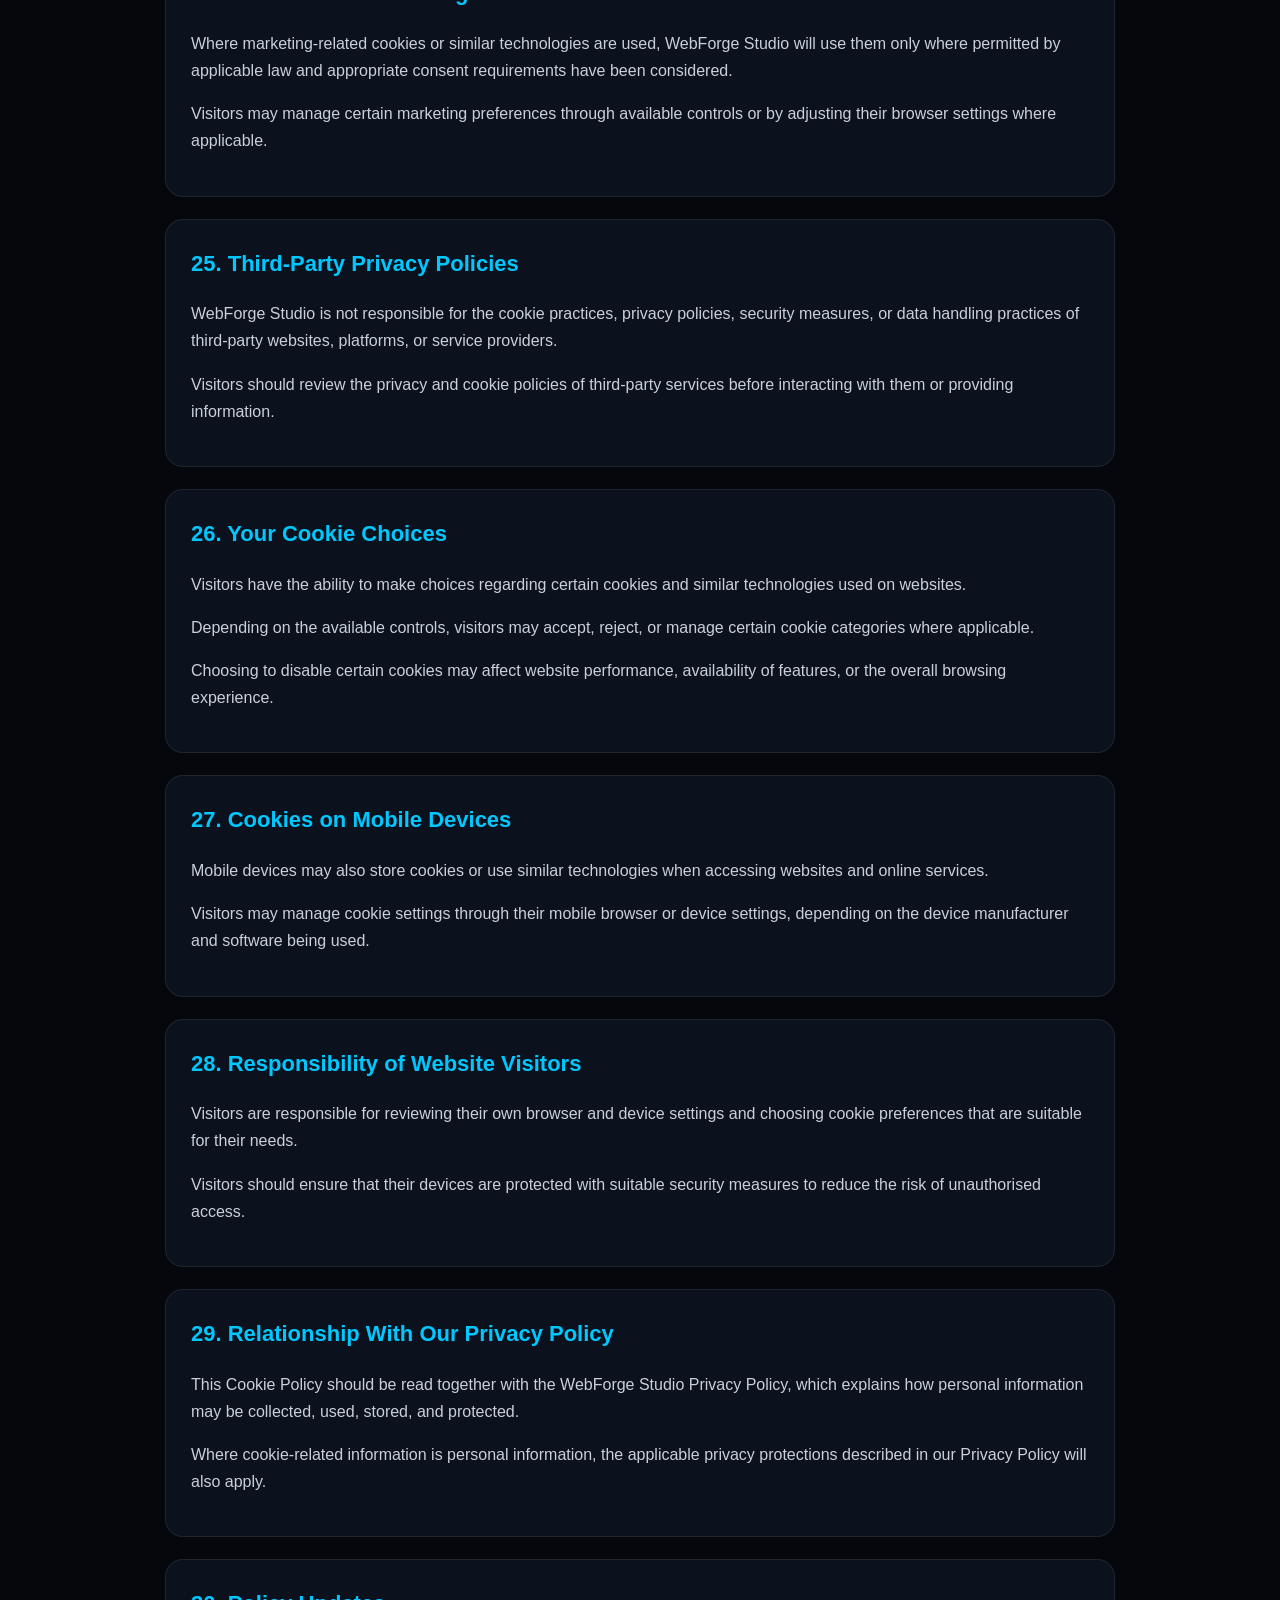
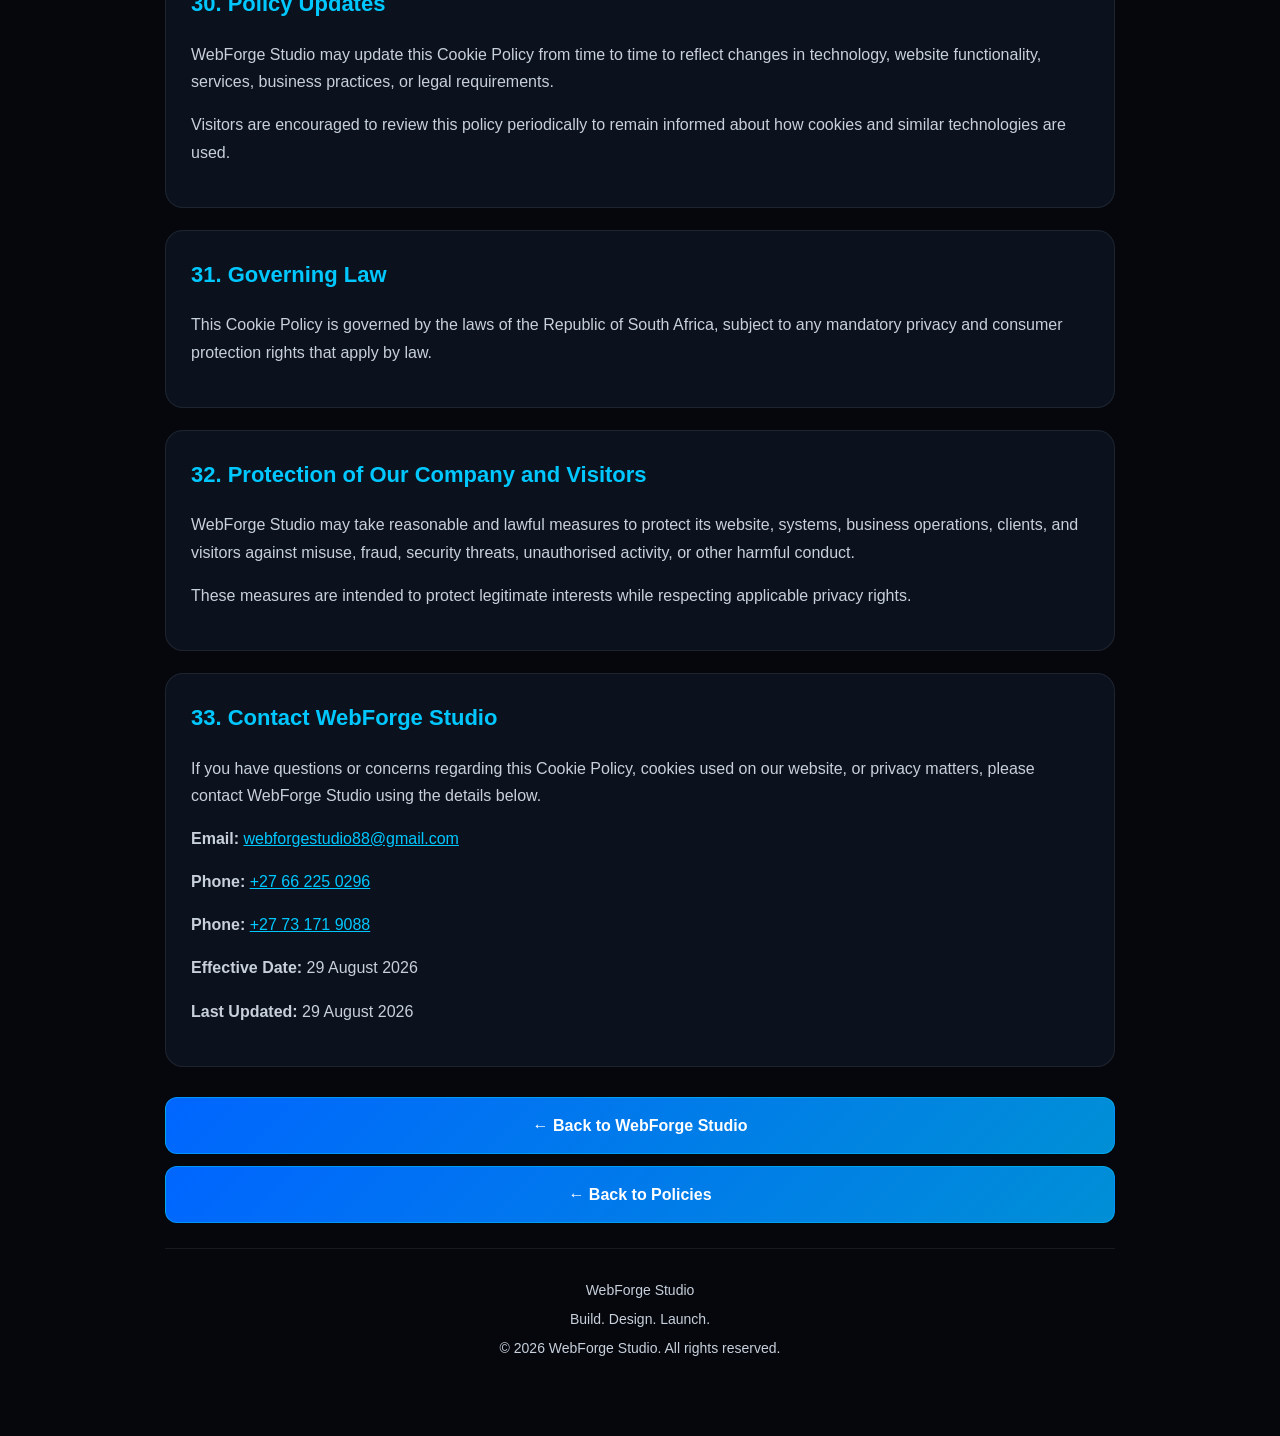
==== commit aba8c6a1: "Add files via upload" ====
--- a/policies/cookie-policy.html
+++ b/policies/cookie-policy.html
@@ -1,327 +1,854 @@
 <!DOCTYPE html>
 <html lang="en">
 <head>
-    <meta charset="UTF-8">
-    <meta name="viewport" content="width=device-width, initial-scale=1.0">
-
-    <meta name="description" content="WebForge Studio Cookie Policy.">
-
-    <title>Cookie Policy | WebForge Studio</title>
-
-    <link rel="stylesheet" href="../style.css">
+<meta charset="UTF-8">
+<meta name="viewport" content="width=device-width, initial-scale=1.0">
+
+<title>WebForge Studio | Cookie Policy</title>
+
+<style>
+:root {
+    --black: #05070d;
+    --blue: #0066ff;
+    --cyan: #00c8ff;
+    --white: #ffffff;
+    --silver: #c7d0db;
+    --card: #0d1420;
+    --border: rgba(0, 153, 255, 0.35);
+}
+
+* {
+    box-sizing: border-box;
+}
+
+html {
+    scroll-behavior: smooth;
+}
+
+body {
+    margin: 0;
+    padding: 0;
+    min-height: 100vh;
+    background:
+        radial-gradient(circle at top, rgba(0, 102, 255, 0.14), transparent 35%),
+        var(--black);
+    color: var(--white);
+    font-family: Arial, Helvetica, sans-serif;
+    line-height: 1.7;
+}
+
+.container {
+    width: 92%;
+    max-width: 950px;
+    margin: 0 auto;
+    padding: 35px 0 45px;
+}
+
+.header {
+    text-align: center;
+    padding: 30px 20px;
+    background: rgba(13, 20, 32, 0.92);
+    border: 1px solid var(--border);
+    border-radius: 20px;
+    box-shadow: 0 0 30px rgba(0, 102, 255, 0.12);
+}
+
+.logo {
+    display: block;
+    width: 150px;
+    max-width: 80%;
+    height: auto;
+    margin: 0 auto 20px;
+}
+
+h1 {
+    margin: 0;
+    color: var(--cyan);
+    font-size: clamp(30px, 7vw, 46px);
+    line-height: 1.2;
+}
+
+.subtitle {
+    margin: 12px 0 0;
+    color: var(--silver);
+    font-size: 15px;
+}
+
+.dates {
+    margin-top: 20px;
+    color: var(--white);
+    font-size: 14px;
+}
+
+.policy-content {
+    margin-top: 25px;
+}
+
+.policy-section {
+    margin-bottom: 22px;
+    padding: 25px;
+    background: rgba(13, 20, 32, 0.92);
+    border: 1px solid rgba(255, 255, 255, 0.08);
+    border-radius: 18px;
+}
+
+h2 {
+    margin-top: 0;
+    color: var(--cyan);
+    font-size: 22px;
+}
+
+p {
+    color: var(--silver);
+}
+
+a {
+    color: var(--cyan);
+}
+
+.policy-navigation {
+    display: flex;
+    flex-direction: column;
+    gap: 12px;
+    margin-top: 30px;
+}
+
+.back-button {
+    display: block;
+    width: 100%;
+    padding: 14px 18px;
+    text-align: center;
+    color: var(--white);
+    background: linear-gradient(135deg, #0066ff, #008fd6);
+    border: 1px solid rgba(0, 200, 255, 0.45);
+    border-radius: 12px;
+    text-decoration: none;
+    font-weight: bold;
+    transition: transform 0.2s ease, box-shadow 0.2s ease;
+}
+
+.back-button:hover {
+    transform: translateY(-2px);
+    box-shadow: 0 0 20px rgba(0, 200, 255, 0.25);
+}
+
+.footer {
+    margin-top: 25px;
+    padding: 25px 15px;
+    text-align: center;
+    border-top: 1px solid rgba(255, 255, 255, 0.08);
+}
+
+.footer p {
+    margin: 5px 0;
+    font-size: 14px;
+}
+
+@media (max-width: 600px) {
+    .container {
+        width: 94%;
+        padding-top: 20px;
+    }
+
+    .header {
+        padding: 25px 15px;
+    }
+
+    .policy-section {
+        padding: 20px 17px;
+    }
+
+    h2 {
+        font-size: 20px;
+    }
+}
+</style>
 </head>
 
 <body>
 
-    <header class="navbar">
-
-        <a href="../index.html" class="logo-link" aria-label="WebForge Studio Home">
-            <img
-                src="../images/blue.png"
-                alt="WebForge Studio"
-                class="nav-logo"
-            >
+<div class="container">
+
+<header class="header">
+
+<img src="../images/blue.png"
+     alt="WebForge Studio Logo"
+     class="logo">
+
+<h1>Cookie Policy</h1>
+
+<p class="subtitle">
+WebForge Studio<br>
+Build. Design. Launch.
+</p>
+
+<div class="dates">
+<strong>Effective Date:</strong> 29 August 2026<br>
+<strong>Last Updated:</strong> 29 August 2026
+</div>
+
+</header>
+<main class="policy-content">
+
+<section class="policy-section">
+
+    <h2>1. Purpose of This Cookie Policy</h2>
+
+    <p>
+        This Cookie Policy explains how WebForge Studio may use cookies and
+        similar technologies when you visit or interact with our website.
+    </p>
+
+    <p>
+        It explains what cookies are, why they may be used, the types of
+        information they may process, and how visitors may manage certain
+        cookie preferences.
+    </p>
+
+</section>
+
+
+<section class="policy-section">
+
+    <h2>2. What Are Cookies?</h2>
+
+    <p>
+        Cookies are small text files or similar technologies that may be
+        stored on a device when a website is accessed.
+    </p>
+
+    <p>
+        They can allow a website or service to recognise a device, remember
+        certain settings, maintain functionality, improve security, or
+        understand how the website is being used.
+    </p>
+
+</section>
+
+
+<section class="policy-section">
+
+    <h2>3. Why WebForge Studio May Use Cookies</h2>
+
+    <p>
+        WebForge Studio may use cookies or similar technologies for legitimate
+        purposes such as website functionality, security, performance,
+        visitor preferences, analytics, and improving the user experience.
+    </p>
+
+    <p>
+        The specific cookies or technologies used may change as the website,
+        services, hosting environment, or third-party tools are updated.
+    </p>
+
+</section>
+
+
+<section class="policy-section">
+
+    <h2>4. Types of Cookies</h2>
+
+    <p>
+        Cookies may generally be classified according to their purpose,
+        including strictly necessary cookies, functionality cookies,
+        analytics or performance cookies, and other cookies used where
+        permitted by applicable law.
+    </p>
+
+    <p>
+        Not every category will necessarily be used on the WebForge Studio
+        website at all times.
+    </p>
+
+</section>
+
+
+<section class="policy-section">
+
+    <h2>5. Strictly Necessary Cookies</h2>
+
+    <p>
+        Strictly necessary cookies may be used where they are required for
+        the website or a requested feature to operate, maintain security,
+        prevent abuse, or provide a service requested by the visitor.
+    </p>
+
+    <p>
+        Because these cookies may be necessary for core functionality, some
+        website features may not operate correctly if they are disabled.
+    </p>
+
+</section>
+<section class="policy-section">
+
+    <h2>6. Functionality Cookies</h2>
+
+    <p>
+        Functionality cookies may allow the website to remember information
+        or preferences that improve the visitor's experience.
+    </p>
+
+    <p>
+        Depending on the services and features available, these cookies may
+        assist with remembering preferences, maintaining certain settings,
+        or supporting requested website functionality.
+    </p>
+
+</section>
+
+
+<section class="policy-section">
+
+    <h2>7. Analytics and Performance Cookies</h2>
+
+    <p>
+        Where analytics tools are used, cookies may help WebForge Studio
+        understand how visitors interact with the website, including which
+        pages are visited, how visitors navigate the website, and whether
+        certain features are functioning effectively.
+    </p>
+
+    <p>
+        Analytics information may be used to improve website performance,
+        usability, content, and services.
+    </p>
+
+</section>
+
+
+<section class="policy-section">
+
+    <h2>8. Third-Party Cookies</h2>
+
+    <p>
+        Certain third-party services integrated into or linked to the website
+        may place their own cookies or similar technologies on a visitor's
+        device.
+    </p>
+
+    <p>
+        Examples may include hosting services, analytics providers, embedded
+        content providers, security services, or other technology providers.
+    </p>
+
+    <p>
+        Third-party providers may process information according to their own
+        terms and privacy policies.
+    </p>
+
+</section>
+
+
+<section class="policy-section">
+
+    <h2>9. Cookies and Personal Information</h2>
+
+    <p>
+        A cookie does not necessarily identify an individual by name.
+        However, information collected through cookies may in some
+        circumstances be capable of being associated with other information
+        relating to a visitor.
+    </p>
+
+    <p>
+        Where cookie-related information constitutes personal information,
+        WebForge Studio will handle it in accordance with applicable privacy
+        requirements, including the Protection of Personal Information Act
+        (POPIA), where applicable.
+    </p>
+
+</section>
+
+
+<section class="policy-section">
+
+    <h2>10. Cookie Consent</h2>
+
+    <p>
+        Where applicable law requires consent for a particular category of
+        cookies or similar technologies, WebForge Studio will seek consent
+        through an appropriate mechanism before using those technologies.
+    </p>
+
+    <p>
+        Cookies that are strictly necessary for a requested service or
+        functionality may be treated differently where permitted by
+        applicable law.
+    </p>
+
+</section>
+<section class="policy-section">
+
+    <h2>11. Managing Cookies Through Your Browser</h2>
+
+    <p>
+        Most modern web browsers allow users to control or delete cookies
+        through their browser settings.
+    </p>
+
+    <p>
+        Visitors may be able to block, restrict, delete, or otherwise manage
+        cookies depending on the browser and device being used.
+    </p>
+
+    <p>
+        Disabling or deleting certain cookies may affect the availability,
+        performance, or functionality of some parts of the website.
+    </p>
+
+</section>
+
+
+<section class="policy-section">
+
+    <h2>12. Managing Cookie Preferences</h2>
+
+    <p>
+        Where WebForge Studio provides a cookie preference or consent
+        mechanism, visitors may use the available controls to manage the
+        applicable cookie categories.
+    </p>
+
+    <p>
+        Available controls may vary depending on the technology and services
+        operating on the website at the relevant time.
+    </p>
+
+</section>
+
+
+<section class="policy-section">
+
+    <h2>13. Website Security</h2>
+
+    <p>
+        Cookies or similar technologies may be used for security purposes,
+        including helping to protect website functionality, detect suspicious
+        activity, prevent abuse, and maintain the integrity of online
+        services.
+    </p>
+
+    <p>
+        WebForge Studio may take reasonable measures to protect its website
+        and systems against unauthorised access and misuse.
+    </p>
+
+</section>
+
+
+<section class="policy-section">
+
+    <h2>14. Session Cookies</h2>
+
+    <p>
+        Some cookies may exist only for the duration of a browsing session.
+        These cookies may assist with temporary website functionality and may
+        be removed when the browsing session ends.
+    </p>
+
+</section>
+
+
+<section class="policy-section">
+
+    <h2>15. Persistent Cookies</h2>
+
+    <p>
+        Some cookies may remain on a device for a defined period after a
+        browsing session ends.
+    </p>
+
+    <p>
+        Persistent cookies may be used to remember preferences or support
+        functionality where permitted and appropriate.
+    </p>
+
+</section>
+<section class="policy-section">
+
+    <h2>16. Cookies Used by Third-Party Services</h2>
+
+    <p>
+        WebForge Studio may use external services that rely on cookies or
+        similar technologies to provide specific functionality, security,
+        analytics, embedded content, or other services.
+    </p>
+
+    <p>
+        The operation of these technologies may be controlled by the relevant
+        third-party provider and may be subject to that provider's own
+        privacy policy and terms.
+    </p>
+
+</section>
+
+
+<section class="policy-section">
+
+    <h2>17. Embedded Content</h2>
+
+    <p>
+        Pages on the WebForge Studio website may contain embedded content or
+        features supplied by external platforms.
+    </p>
+
+    <p>
+        Such external services may use cookies or similar technologies when
+        their content is loaded or interacted with.
+    </p>
+
+    <p>
+        Visitors should review the applicable third-party privacy information
+        where they interact with external services.
+    </p>
+
+</section>
+
+
+<section class="policy-section">
+
+    <h2>18. Cookie Information and Website Improvement</h2>
+
+    <p>
+        Where permitted, information obtained through cookies may be used to
+        identify technical problems, improve website navigation, understand
+        general visitor behaviour, and improve the quality of WebForge
+        Studio's website and services.
+    </p>
+
+    <p>
+        WebForge Studio will seek to use such information only for legitimate
+        purposes and in accordance with applicable legal requirements.
+    </p>
+
+</section>
+
+
+<section class="policy-section">
+
+    <h2>19. Do Not Track Signals</h2>
+
+    <p>
+        Some browsers and devices may provide "Do Not Track" or similar
+        privacy signals.
+    </p>
+
+    <p>
+        Because standards and technical implementations may vary, WebForge
+        Studio may not respond to every such signal in the same manner.
+        Applicable cookie controls and consent mechanisms will apply where
+        required by law.
+    </p>
+
+</section>
+
+
+<section class="policy-section">
+
+    <h2>20. Changes to Cookie Technology</h2>
+
+    <p>
+        WebForge Studio may introduce, remove, replace, or modify cookies and
+        similar technologies as the website, services, security requirements,
+        analytics tools, or technology environment changes.
+    </p>
+
+    <p>
+        Where a material change requires an update to this Cookie Policy,
+        the policy will be updated accordingly.
+    </p>
+
+</section>
+<section class="policy-section">
+
+    <h2>21. Cookie Security</h2>
+
+    <p>
+        WebForge Studio takes reasonable steps to ensure that cookie-related
+        technologies used on its website support secure and reliable website
+        operation.
+    </p>
+
+    <p>
+        However, no online system, website, or electronic communication method
+        can be guaranteed to be completely secure. Visitors should also take
+        reasonable steps to protect their own devices and accounts.
+    </p>
+
+</section>
+
+
+<section class="policy-section">
+
+    <h2>22. Privacy and Data Protection</h2>
+
+    <p>
+        WebForge Studio respects the privacy of website visitors and aims to
+        handle information collected through cookies responsibly.
+    </p>
+
+    <p>
+        Where cookie-related information is considered personal information,
+        WebForge Studio will process such information in accordance with
+        applicable South African privacy requirements, including POPIA where
+        applicable.
+    </p>
+
+</section>
+
+
+<section class="policy-section">
+
+    <h2>23. Information Collected Through Cookies</h2>
+
+    <p>
+        Depending on the technologies used, cookie-related information may
+        include technical information such as browser type, device information,
+        pages visited, website interactions, preferences, and general usage
+        information.
+    </p>
+
+    <p>
+        WebForge Studio does not intentionally use cookies to collect
+        unnecessary personal information.
+    </p>
+
+</section>
+
+
+<section class="policy-section">
+
+    <h2>24. Cookies and Marketing</h2>
+
+    <p>
+        Where marketing-related cookies or similar technologies are used,
+        WebForge Studio will use them only where permitted by applicable law
+        and appropriate consent requirements have been considered.
+    </p>
+
+    <p>
+        Visitors may manage certain marketing preferences through available
+        controls or by adjusting their browser settings where applicable.
+    </p>
+
+</section>
+
+
+<section class="policy-section">
+
+    <h2>25. Third-Party Privacy Policies</h2>
+
+    <p>
+        WebForge Studio is not responsible for the cookie practices, privacy
+        policies, security measures, or data handling practices of third-party
+        websites, platforms, or service providers.
+    </p>
+
+    <p>
+        Visitors should review the privacy and cookie policies of third-party
+        services before interacting with them or providing information.
+    </p>
+
+</section>
+<section class="policy-section">
+
+    <h2>26. Your Cookie Choices</h2>
+
+    <p>
+        Visitors have the ability to make choices regarding certain cookies
+        and similar technologies used on websites.
+    </p>
+
+    <p>
+        Depending on the available controls, visitors may accept, reject, or
+        manage certain cookie categories where applicable.
+    </p>
+
+    <p>
+        Choosing to disable certain cookies may affect website performance,
+        availability of features, or the overall browsing experience.
+    </p>
+
+</section>
+
+
+<section class="policy-section">
+
+    <h2>27. Cookies on Mobile Devices</h2>
+
+    <p>
+        Mobile devices may also store cookies or use similar technologies
+        when accessing websites and online services.
+    </p>
+
+    <p>
+        Visitors may manage cookie settings through their mobile browser or
+        device settings, depending on the device manufacturer and software
+        being used.
+    </p>
+
+</section>
+
+
+<section class="policy-section">
+
+    <h2>28. Responsibility of Website Visitors</h2>
+
+    <p>
+        Visitors are responsible for reviewing their own browser and device
+        settings and choosing cookie preferences that are suitable for their
+        needs.
+    </p>
+
+    <p>
+        Visitors should ensure that their devices are protected with suitable
+        security measures to reduce the risk of unauthorised access.
+    </p>
+
+</section>
+
+
+<section class="policy-section">
+
+    <h2>29. Relationship With Our Privacy Policy</h2>
+
+    <p>
+        This Cookie Policy should be read together with the WebForge Studio
+        Privacy Policy, which explains how personal information may be
+        collected, used, stored, and protected.
+    </p>
+
+    <p>
+        Where cookie-related information is personal information, the
+        applicable privacy protections described in our Privacy Policy will
+        also apply.
+    </p>
+
+</section>
+
+
+<section class="policy-section">
+
+    <h2>30. Policy Updates</h2>
+
+    <p>
+        WebForge Studio may update this Cookie Policy from time to time to
+        reflect changes in technology, website functionality, services,
+        business practices, or legal requirements.
+    </p>
+
+    <p>
+        Visitors are encouraged to review this policy periodically to remain
+        informed about how cookies and similar technologies are used.
+    </p>
+
+</section>
+<section class="policy-section">
+
+    <h2>31. Governing Law</h2>
+
+    <p>
+        This Cookie Policy is governed by the laws of the Republic of South
+        Africa, subject to any mandatory privacy and consumer protection
+        rights that apply by law.
+    </p>
+
+</section>
+
+
+<section class="policy-section">
+
+    <h2>32. Protection of Our Company and Visitors</h2>
+
+    <p>
+        WebForge Studio may take reasonable and lawful measures to protect
+        its website, systems, business operations, clients, and visitors
+        against misuse, fraud, security threats, unauthorised activity, or
+        other harmful conduct.
+    </p>
+
+    <p>
+        These measures are intended to protect legitimate interests while
+        respecting applicable privacy rights.
+    </p>
+
+</section>
+
+
+<section class="policy-section">
+
+    <h2>33. Contact WebForge Studio</h2>
+
+    <p>
+        If you have questions or concerns regarding this Cookie Policy,
+        cookies used on our website, or privacy matters, please contact
+        WebForge Studio using the details below.
+    </p>
+
+    <p>
+        <strong>Email:</strong>
+        <a href="mailto:webforgestudio88@gmail.com">
+            webforgestudio88@gmail.com
         </a>
-
-        <a href="../index.html" class="secondary-btn">
-            Back to Website
+    </p>
+
+    <p>
+        <strong>Phone:</strong>
+        <a href="tel:+27662250296">
+            +27 66 225 0296
         </a>
-
-    </header>
-
-
-    <main>
-
-        <section class="section">
-
-            <div class="section-heading">
-
-                <span class="section-tag">
-                    WEBFORGE STUDIO
-                </span>
-
-                <h1>
-                    Cookie Policy
-                </h1>
-
-                <p>
-                    Information about cookies and similar technologies
-                    used on the WebForge Studio website.
-                </p>
-
-            </div>
-
-
-            <article class="policy-document">
-
-                <p class="policy-meta">
-                    <strong>Effective Date:</strong> [26 August 2026]<br>
-                    <strong>Last Updated:</strong> [26 August 2026]
-                </p>
-
-
-                <h2>1. Introduction</h2>
-
-                <p>
-                    This Cookie Policy explains how WebForge Studio may
-                    use cookies and similar technologies when you visit
-                    our website.
-                </p>
-
-                <p>
-                    This policy should be read together with our Privacy
-                    Policy and Terms &amp; Conditions.
-                </p>
-
-
-                <h2>2. What Are Cookies?</h2>
-
-                <p>
-                    Cookies are small text files that may be stored on
-                    your device when you visit a website.
-                </p>
-
-                <p>
-                    Cookies can help websites remember information,
-                    operate correctly, improve performance, and understand
-                    how visitors use the website.
-                </p>
-
-
-                <h2>3. How We May Use Cookies</h2>
-
-                <p>
-                    WebForge Studio may use cookies or similar technologies
-                    for purposes such as:
-                </p>
-
-                <ul>
-                    <li>Website functionality</li>
-                    <li>Security</li>
-                    <li>Performance</li>
-                    <li>Analytics</li>
-                    <li>Remembering preferences</li>
-                    <li>Understanding website usage</li>
-                    <li>Improving our website and services</li>
-                </ul>
-
-
-                <h2>4. Essential Cookies</h2>
-
-                <p>
-                    Some cookies may be necessary for certain website
-                    functions to operate correctly.
-                </p>
-
-                <p>
-                    These cookies may support security, navigation,
-                    session functionality, or other essential website
-                    operations.
-                </p>
-
-
-                <h2>5. Analytics Cookies</h2>
-
-                <p>
-                    Where analytics services are used, cookies or similar
-                    technologies may help us understand how visitors
-                    interact with our website.
-                </p>
-
-                <p>
-                    Analytics information may include pages visited,
-                    approximate usage patterns, device information,
-                    browser information, and other technical information.
-                </p>
-
-
-                <h2>6. Third-Party Cookies</h2>
-
-                <p>
-                    Some third-party services used on or through our
-                    website may place their own cookies or similar
-                    technologies on your device.
-                </p>
-
-                <p>
-                    These services may include analytics providers,
-                    advertising platforms, embedded content providers,
-                    payment services, social media services, or other
-                    external platforms.
-                </p>
-
-                <p>
-                    Third-party providers operate under their own terms
-                    and privacy policies.
-                </p>
-
-
-                <h2>7. Google Services</h2>
-
-                <p>
-                    Where Google services are used on the WebForge Studio
-                    website, Google may use cookies or similar technologies
-                    according to its own policies.
-                </p>
-
-                <p>
-                    The use of Google services will depend on the specific
-                    services implemented on the website.
-                </p>
-
-
-                <h2>8. Managing Cookies</h2>
-
-                <p>
-                    Most modern web browsers allow you to control or
-                    delete cookies through browser settings.
-                </p>
-
-                <p>
-                    You may be able to block cookies, delete existing
-                    cookies, or receive a notification before cookies
-                    are stored.
-                </p>
-
-                <p>
-                    Disabling certain cookies may affect the functionality
-                    or performance of some websites.
-                </p>
-
-
-                <h2>9. Privacy</h2>
-
-                <p>
-                    Information collected through cookies may be handled
-                    in accordance with our Privacy Policy.
-                </p>
-
-                <p>
-                    <a href="privacy-policy.html">
-                        View Privacy Policy
-                    </a>
-                </p>
-
-
-                <h2>10. Changes to This Cookie Policy</h2>
-
-                <p>
-                    WebForge Studio may update this Cookie Policy from
-                    time to time to reflect changes in technology,
-                    services, legal requirements, or website functionality.
-                </p>
-
-                <p>
-                    The latest version will be published on this website
-                    together with the applicable revision date.
-                </p>
-
-
-                <h2>11. Governing Law</h2>
-
-                <p>
-                    This policy is intended for WebForge Studio in South
-                    Africa and is subject to applicable South African law.
-                </p>
-
-
-                <h2>12. Contact WebForge Studio</h2>
-
-                <p>
-                    If you have questions about cookies or this Cookie
-                    Policy, please contact WebForge Studio using the
-                    official contact details.
-                </p>
-
-                <div class="policy-contact">
-
-                    <a href="mailto:webforgestudio88@gmail.com">
-                        webforgestudio88@gmail.com
-                    </a>
-
-                    <a href="tel:+27662250296">
-                        +27 66 225 0296
-                    </a>
-
-                </div>
-
-
-                <div class="policy-navigation">
-
-                    <a
-                        href="terms-and-conditions.html"
-                        class="secondary-btn"
-                    >
-                        Terms &amp; Conditions
-                    </a>
-
-                    <a
-                        href="privacy-policy.html"
-                        class="secondary-btn"
-                    >
-                        Privacy Policy
-                    </a>
-
-                    <a
-                        href="refund-cancellation-policy.html"
-                        class="secondary-btn"
-                    >
-                        Refund &amp; Cancellation
-                    </a>
-
-                    <a
-                        href="shipping-delivery-policy.html"
-                        class="secondary-btn"
-                    >
-                        Shipping &amp; Delivery
-                    </a>
-
-                    <a
-                        href="../index.html#policies"
-                        class="secondary-btn"
-                    >
-                        Back to Policies
-                    </a>
-
-                    <a
-                        href="../index.html"
-                        class="primary-btn"
-                    >
-                        Back to WebForge Studio
-                    </a>
-
-                </div>
-
-            </article>
-
-        </section>
-
-    </main>
-
-
-    <footer class="site-footer">
-
-        <div class="footer-brand">
-
-            <img
-                src="../images/blue.png"
-                alt="WebForge Studio"
-            >
-
-            <p>
-                Build. Design. Launch.
-            </p>
-
-        </div>
-
-        <p class="copyright">
-            &copy; 2026 WebForge Studio. All rights reserved.
-        </p>
-
-    </footer>
-
-
-    <script src="../script.js"></script>
+    </p>
+
+    <p>
+        <strong>Phone:</strong>
+        <a href="tel:+27731719088">
+            +27 73 171 9088
+        </a>
+    </p>
+
+    <p>
+        <strong>Effective Date:</strong>
+        29 August 2026
+    </p>
+
+    <p>
+        <strong>Last Updated:</strong>
+        29 August 2026
+    </p>
+
+</section>
+
+
+<div class="policy-navigation">
+
+    <a href="../index.html" class="back-button">
+        ← Back to WebForge Studio
+    </a>
+
+    <a href="index.html" class="back-button">
+        ← Back to Policies
+    </a>
+
+</div>
+
+
+<footer class="footer">
+
+    <p>
+        WebForge Studio
+    </p>
+
+    <p>
+        Build. Design. Launch.
+    </p>
+
+    <p>
+        © 2026 WebForge Studio. All rights reserved.
+    </p>
+
+</footer>
+
+</div>
 
 </body>
 </html>
